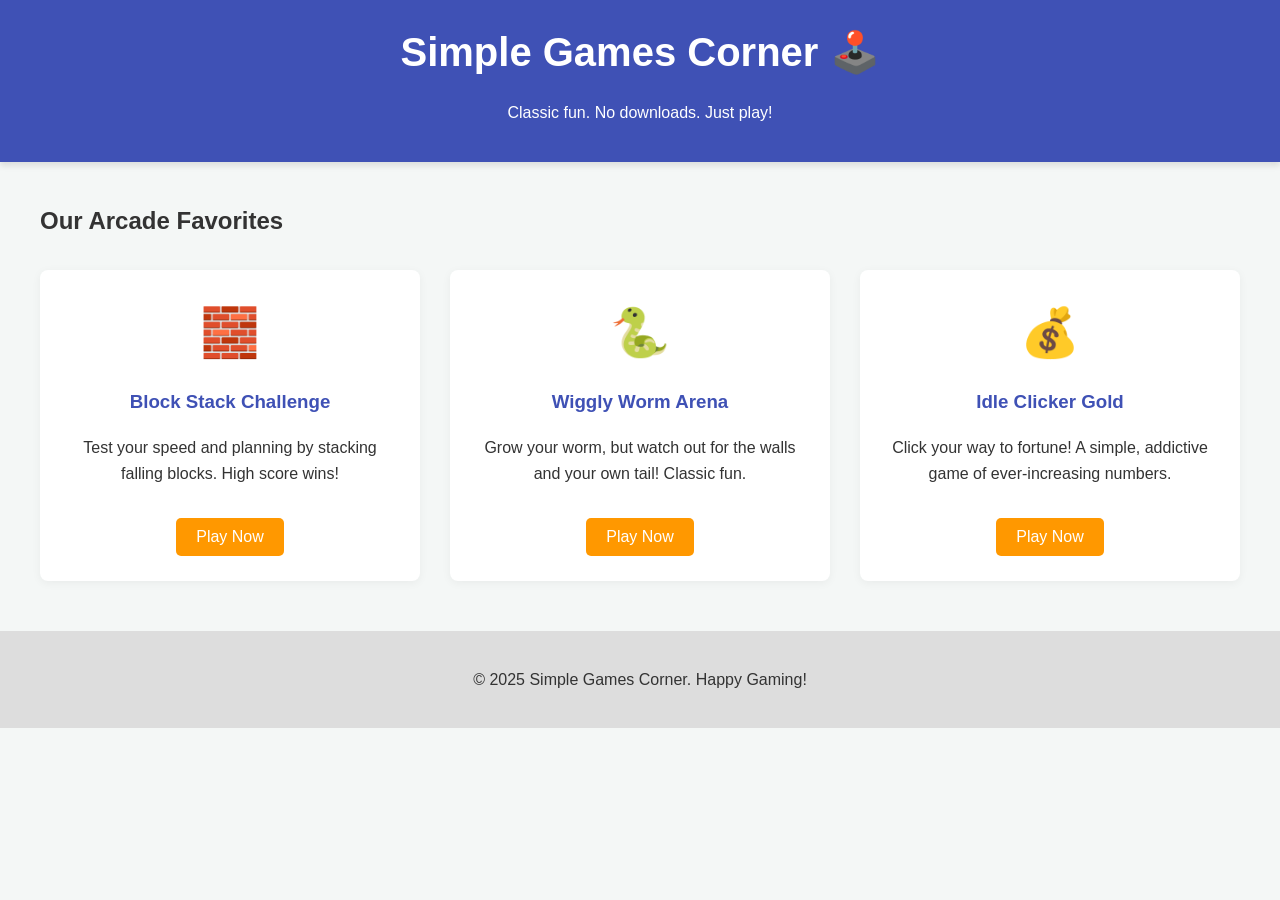
==== index.html @ 825500af "Add files via upload" ====
<!DOCTYPE html>
<html lang="en">
<head>
    <meta charset="UTF-8">
    <meta name="viewport" content="width=device-width, initial-scale=1.0">
    <title>Simple Games Corner 🕹️</title>
    <style>
        /* --- CSS STYLES --- */
        :root {
            --primary-color: #3f51b5; /* Indigo */
            --secondary-color: #ff9800; /* Orange Accent */
            --text-color: #333;
            --bg-color: #f4f7f6;
            --card-bg: #ffffff;
        }

        body {
            font-family: 'Segoe UI', Tahoma, Geneva, Verdana, sans-serif;
            margin: 0;
            padding: 0;
            background-color: var(--bg-color);
            color: var(--text-color);
            line-height: 1.6;
        }

        header {
            background-color: var(--primary-color);
            color: white;
            padding: 20px 0;
            text-align: center;
            box-shadow: 0 4px 6px rgba(0, 0, 0, 0.1);
        }

        header h1 {
            margin: 0;
            font-size: 2.5em;
        }

        .container {
            max-width: 1200px;
            margin: 40px auto;
            padding: 0 20px;
        }

        .game-grid {
            display: grid;
            grid-template-columns: repeat(auto-fit, minmax(300px, 1fr));
            gap: 30px;
            margin-top: 30px;
        }

        .game-card {
            background-color: var(--card-bg);
            border-radius: 8px;
            box-shadow: 0 2px 10px rgba(0, 0, 0, 0.05);
            padding: 25px;
            text-align: center;
            transition: transform 0.3s, box-shadow 0.3s;
        }

        .game-card:hover {
            transform: translateY(-5px);
            box-shadow: 0 8px 20px rgba(0, 0, 0, 0.1);
        }

        .game-card h3 {
            color: var(--primary-color);
            margin-top: 0;
        }

        .game-card .icon {
            font-size: 3em;
            color: var(--secondary-color);
            margin-bottom: 15px;
            display: block;
        }

        .game-card button {
            background-color: var(--secondary-color);
            color: white;
            border: none;
            padding: 10px 20px;
            border-radius: 5px;
            cursor: pointer;
            font-size: 1em;
            margin-top: 15px;
            transition: background-color 0.2s;
        }

        .game-card button:hover {
            background-color: #e68900; /* Darker Orange */
        }

        footer {
            text-align: center;
            padding: 20px 0;
            margin-top: 50px;
            background-color: #ddd;
            color: var(--text-color);
        }
    </style>
</head>
<body>

    <header>
        <h1>Simple Games Corner 🕹️</h1>
        <p>Classic fun. No downloads. Just play!</p>
    </header>

    <div class="container">
        <h2>Our Arcade Favorites</h2>
        
        <div class="game-grid">
            
            <div class="game-card" id="game-1">
                <span class="icon">🧱</span>
                <h3>Block Stack Challenge</h3>
                <p>Test your speed and planning by stacking falling blocks. High score wins!</p>
                <button onclick="startGame('Block Stack Challenge')">Play Now</button>
            </div>

            <div class="game-card" id="game-2">
                <span class="icon">🐍</span>
                <h3>Wiggly Worm Arena</h3>
                <p>Grow your worm, but watch out for the walls and your own tail! Classic fun.</p>
                <button onclick="startGame('Wiggly Worm Arena')">Play Now</button>
            </div>

            <div class="game-card" id="game-3">
                <span class="icon">💰</span>
                <h3>Idle Clicker Gold</h3>
                <p>Click your way to fortune! A simple, addictive game of ever-increasing numbers.</p>
                <button onclick="startGame('Idle Clicker Gold')">Play Now</button>
            </div>

        </div>
    </div>

    <footer>
        <p>&copy; 2025 Simple Games Corner. Happy Gaming!</p>
    </footer>

    <script>
        function startGame(gameName) {
            // In a real scenario, this would navigate to the game page 
            // or launch the game canvas/iframe.
            alert("Starting " + gameName + "!\n(In a real site, the game would load here.)");
        }
    </script>

</body>
</html>
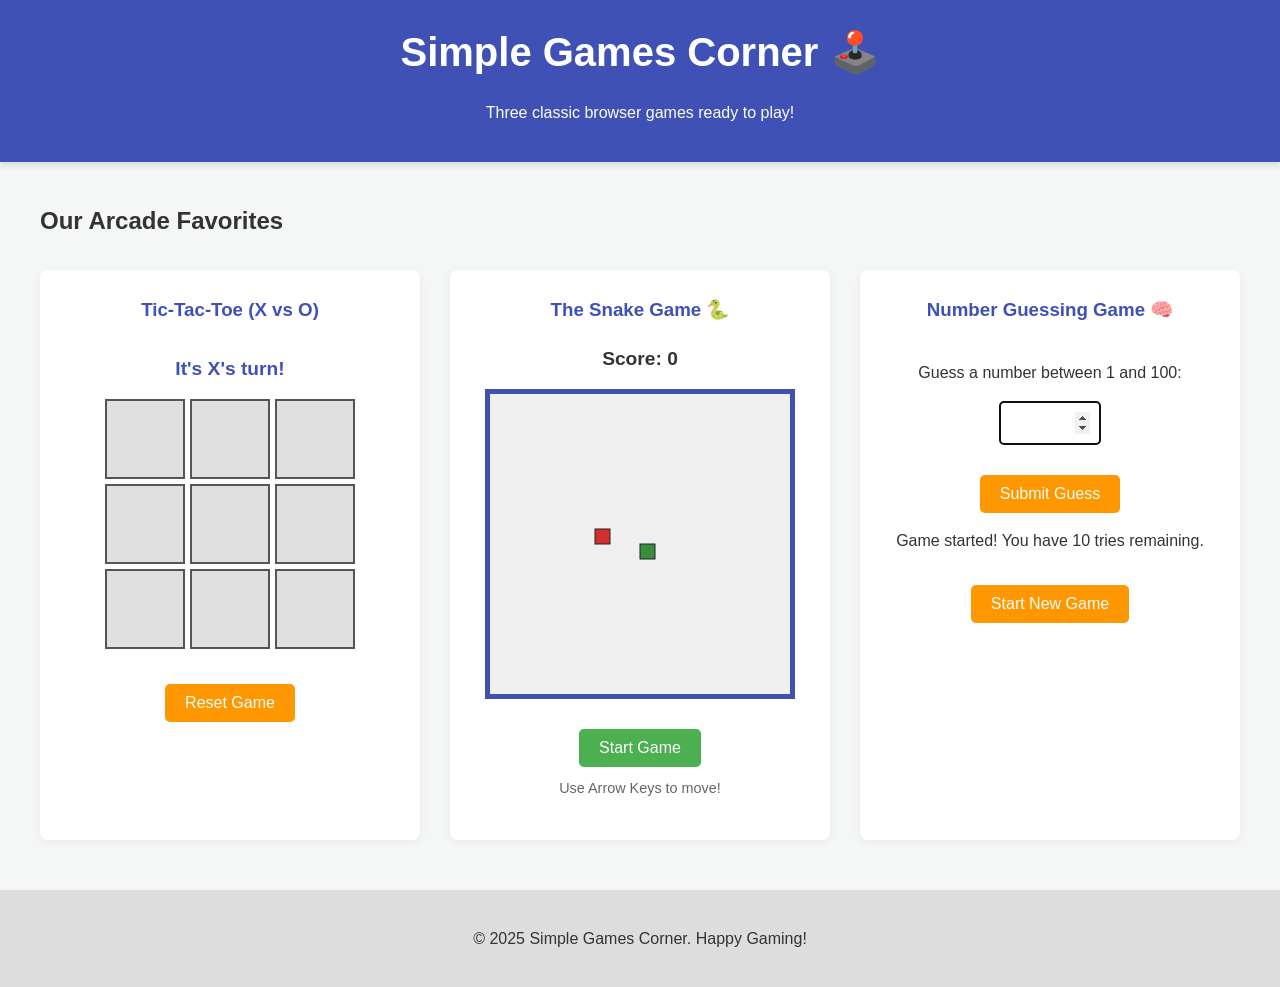
==== commit a772cf16: "Update index.html" ====
--- a/index.html
+++ b/index.html
@@ -5,13 +5,14 @@
     <meta name="viewport" content="width=device-width, initial-scale=1.0">
     <title>Simple Games Corner 🕹️</title>
     <style>
-        /* --- CSS STYLES --- */
+        /* --- GENERAL CSS STYLES --- */
         :root {
             --primary-color: #3f51b5; /* Indigo */
             --secondary-color: #ff9800; /* Orange Accent */
             --text-color: #333;
             --bg-color: #f4f7f6;
             --card-bg: #ffffff;
+            --game-cell-bg: #e0e0e0;
         }
 
         body {
@@ -54,7 +55,6 @@
             border-radius: 8px;
             box-shadow: 0 2px 10px rgba(0, 0, 0, 0.05);
             padding: 25px;
-            text-align: center;
             transition: transform 0.3s, box-shadow 0.3s;
         }
 
@@ -66,15 +66,10 @@
         .game-card h3 {
             color: var(--primary-color);
             margin-top: 0;
-        }
-
-        .game-card .icon {
-            font-size: 3em;
-            color: var(--secondary-color);
-            margin-bottom: 15px;
-            display: block;
-        }
-
+            text-align: center;
+        }
+
+        /* --- BUTTON STYLES (General) --- */
         .game-card button {
             background-color: var(--secondary-color);
             color: white;
@@ -86,9 +81,94 @@
             margin-top: 15px;
             transition: background-color 0.2s;
         }
-
         .game-card button:hover {
-            background-color: #e68900; /* Darker Orange */
+            background-color: #e68900;
+        }
+
+        /* --- TIC-TAC-TOE STYLES --- */
+        .tictactoe-container {
+            display: flex;
+            flex-direction: column;
+            align-items: center;
+            padding: 10px;
+        }
+        #tictactoe-status {
+            font-size: 1.2em;
+            font-weight: bold;
+            margin-bottom: 15px;
+            color: var(--primary-color);
+        }
+        .board {
+            display: grid;
+            grid-template-columns: repeat(3, 80px);
+            grid-template-rows: repeat(3, 80px);
+            gap: 5px;
+            margin-bottom: 20px;
+        }
+        .cell {
+            background-color: var(--game-cell-bg);
+            border: 2px solid #555;
+            display: flex;
+            justify-content: center;
+            align-items: center;
+            font-size: 2.5em; 
+            font-weight: bold;
+            cursor: pointer;
+            transition: background-color 0.2s;
+            user-select: none;
+        }
+        .cell:hover:not(.x):not(.o) { background-color: #cccccc; }
+        .cell.x { color: #d32f2f; } 
+        .cell.o { color: #1976d2; } 
+        #tictactoe-reset-btn { align-self: center; }
+
+        /* --- SNAKE GAME STYLES --- */
+        .snake-container {
+            display: flex;
+            flex-direction: column;
+            align-items: center;
+        }
+        #snake-board {
+            border: 5px solid var(--primary-color);
+            background-color: #f0f0f0;
+            margin: 15px 0;
+        }
+        #snake-display {
+            font-size: 1.2em;
+            font-weight: bold;
+            color: var(--text-color);
+        }
+        .instruction {
+            font-size: 0.9em;
+            color: #666;
+            margin-top: 10px;
+        }
+        #snake-start-btn {
+            background-color: #4CAF50; /* Green Start Button */
+        }
+        #snake-start-btn:hover {
+            background-color: #45a049;
+        }
+        
+        /* --- NUMBER GUESSING STYLES --- */
+        .guess-container {
+            display: flex;
+            flex-direction: column;
+            align-items: center;
+        }
+        #guess-input {
+            padding: 10px;
+            margin-bottom: 15px;
+            width: 80px;
+            text-align: center;
+            font-size: 1.2em;
+            border: 1px solid #ccc;
+            border-radius: 4px;
+        }
+        #guess-message {
+            margin-top: 15px;
+            font-size: 1em;
+            min-height: 20px;
         }
 
         footer {
@@ -104,7 +184,7 @@
 
     <header>
         <h1>Simple Games Corner 🕹️</h1>
-        <p>Classic fun. No downloads. Just play!</p>
+        <p>Three classic browser games ready to play!</p>
     </header>
 
     <div class="container">
@@ -112,25 +192,35 @@
         
         <div class="game-grid">
             
-            <div class="game-card" id="game-1">
-                <span class="icon">🧱</span>
-                <h3>Block Stack Challenge</h3>
-                <p>Test your speed and planning by stacking falling blocks. High score wins!</p>
-                <button onclick="startGame('Block Stack Challenge')">Play Now</button>
+            <div class="game-card">
+                <h3>Tic-Tac-Toe (X vs O)</h3>
+                <div class="tictactoe-container">
+                    <div id="tictactoe-status">It's X's turn!</div>
+                    <div class="board" id="tictactoe-board">
+                        </div>
+                    <button id="tictactoe-reset-btn">Reset Game</button>
+                </div>
             </div>
 
-            <div class="game-card" id="game-2">
-                <span class="icon">🐍</span>
-                <h3>Wiggly Worm Arena</h3>
-                <p>Grow your worm, but watch out for the walls and your own tail! Classic fun.</p>
-                <button onclick="startGame('Wiggly Worm Arena')">Play Now</button>
+            <div class="game-card">
+                <h3>The Snake Game 🐍</h3>
+                <div class="snake-container">
+                    <div id="snake-display">Score: 0</div>
+                    <canvas id="snake-board" width="300" height="300"></canvas>
+                    <button id="snake-start-btn">Start Game</button>
+                    <p class="instruction">Use Arrow Keys to move!</p>
+                </div>
             </div>
 
-            <div class="game-card" id="game-3">
-                <span class="icon">💰</span>
-                <h3>Idle Clicker Gold</h3>
-                <p>Click your way to fortune! A simple, addictive game of ever-increasing numbers.</p>
-                <button onclick="startGame('Idle Clicker Gold')">Play Now</button>
+            <div class="game-card">
+                <h3>Number Guessing Game 🧠</h3>
+                <div class="guess-container">
+                    <p>Guess a number between 1 and 100:</p>
+                    <input type="number" id="guess-input" min="1" max="100">
+                    <button onclick="checkGuess()">Submit Guess</button>
+                    <p id="guess-message">You have 10 tries remaining.</p>
+                    <button id="guess-reset-btn" onclick="initGuessingGame()">Start New Game</button>
+                </div>
             </div>
 
         </div>
@@ -141,12 +231,318 @@
     </footer>
 
     <script>
-        function startGame(gameName) {
-            // In a real scenario, this would navigate to the game page 
-            // or launch the game canvas/iframe.
-            alert("Starting " + gameName + "!\n(In a real site, the game would load here.)");
-        }
+        // =======================================================
+        // 1. TIC-TAC-TOE LOGIC
+        // =======================================================
+        const tttStatus = document.getElementById('tictactoe-status');
+        const tttBoard = document.getElementById('tictactoe-board');
+        const tttResetBtn = document.getElementById('tictactoe-reset-btn');
+
+        let tttPlayer = 'X';
+        let tttState = Array(9).fill('');
+        let tttActive = true;
+
+        const tttConditions = [
+            [0, 1, 2], [3, 4, 5], [6, 7, 8],
+            [0, 3, 6], [1, 4, 7], [2, 5, 8],
+            [0, 4, 8], [2, 4, 6]
+        ];
+
+        const tttMsgTurn = () => `It's ${tttPlayer}'s turn!`;
+        const tttMsgWin = () => `Player ${tttPlayer} has won! 🎉`;
+        const tttMsgDraw = () => `Game ended in a draw! 🤷‍♂️`;
+
+        function tttUpdateStatus(message) { tttStatus.innerHTML = message; }
+
+        function tttRenderBoard() {
+            tttBoard.innerHTML = '';
+            for (let i = 0; i < 9; i++) {
+                const cell = document.createElement('div');
+                cell.classList.add('cell');
+                cell.dataset.index = i;
+                if (tttState[i]) {
+                    cell.innerHTML = tttState[i];
+                    cell.classList.add(tttState[i].toLowerCase());
+                }
+                cell.addEventListener('click', tttHandleClick);
+                tttBoard.appendChild(cell);
+            }
+        }
+
+        function tttHandleClick(e) {
+            const cell = e.target;
+            const index = parseInt(cell.dataset.index);
+
+            if (tttState[index] !== '' || !tttActive) return;
+
+            tttState[index] = tttPlayer;
+            cell.innerHTML = tttPlayer;
+            cell.classList.add(tttPlayer.toLowerCase());
+            
+            tttValidateResult();
+        }
+
+        function tttChangePlayer() {
+            tttPlayer = tttPlayer === 'X' ? 'O' : 'X';
+            tttUpdateStatus(tttMsgTurn());
+        }
+
+        function tttValidateResult() {
+            let won = false;
+            for (let i = 0; i < tttConditions.length; i++) {
+                const [a, b, c] = tttConditions[i];
+                if (tttState[a] && tttState[a] === tttState[b] && tttState[a] === tttState[c]) {
+                    won = true;
+                    [a, b, c].forEach(idx => tttBoard.children[idx].style.backgroundColor = '#b9f6ca');
+                    break;
+                }
+            }
+
+            if (won) {
+                tttUpdateStatus(tttMsgWin());
+                tttActive = false;
+            } else if (!tttState.includes('')) {
+                tttUpdateStatus(tttMsgDraw());
+                tttActive = false;
+            } else {
+                tttChangePlayer();
+            }
+        }
+
+        function tttRestartGame() {
+            tttActive = true;
+            tttPlayer = 'X';
+            tttState = Array(9).fill('');
+            tttRenderBoard();
+            tttUpdateStatus(tttMsgTurn());
+        }
+
+        tttResetBtn.addEventListener('click', tttRestartGame);
+        tttRenderBoard();
+        // End of Tic-Tac-Toe Logic
+        // =======================================================
+
+
+        // =======================================================
+        // 2. SNAKE GAME LOGIC
+        // =======================================================
+        const canvas = document.getElementById('snake-board');
+        const ctx = canvas.getContext('2d');
+        const startButton = document.getElementById('snake-start-btn');
+        const scoreDisplay = document.getElementById('snake-display');
+
+        // Game parameters
+        const gridSize = 20; // Number of cells wide/high
+        const cellSize = canvas.width / gridSize;
+        const speed = 150; // Milliseconds per move
+        let snake;
+        let food;
+        let dx = 0; // Direction x-coordinate
+        let dy = 0; // Direction y-coordinate
+        let score = 0;
+        let gameLoopId;
+
+        // Colors
+        const snakeColor = '#388e3c'; // Dark Green
+        const foodColor = '#d32f2f'; // Red
+
+        function generateFood() {
+            food = {
+                x: Math.floor(Math.random() * gridSize),
+                y: Math.floor(Math.random() * gridSize)
+            };
+            // Ensure food does not spawn on the snake
+            for (let segment of snake) {
+                if (segment.x === food.x && segment.y === food.y) {
+                    generateFood(); // Recurse until safe spot found
+                }
+            }
+        }
+
+        function drawElement(x, y, color) {
+            ctx.fillStyle = color;
+            ctx.fillRect(x * cellSize, y * cellSize, cellSize, cellSize);
+            // Optional: Draw a border for clarity
+            ctx.strokeStyle = '#222';
+            ctx.strokeRect(x * cellSize, y * cellSize, cellSize, cellSize);
+        }
+
+        function drawGame() {
+            // Clear the canvas
+            ctx.clearRect(0, 0, canvas.width, canvas.height);
+
+            // Draw food
+            drawElement(food.x, food.y, foodColor);
+
+            // Draw snake
+            snake.forEach(segment => drawElement(segment.x, segment.y, snakeColor));
+        }
+
+        function moveSnake() {
+            if (dx === 0 && dy === 0) return; // Don't move if game hasn't started
+
+            // Create new head position
+            const head = { x: snake[0].x + dx, y: snake[0].y + dy };
+
+            // Check for game over (wall collision)
+            if (head.x < 0 || head.x >= gridSize || head.y < 0 || head.y >= gridSize) {
+                gameOver();
+                return;
+            }
+
+            // Check for game over (self collision)
+            for (let i = 1; i < snake.length; i++) {
+                if (head.x === snake[i].x && head.y === snake[i].y) {
+                    gameOver();
+                    return;
+                }
+            }
+
+            // Add new head
+            snake.unshift(head);
+
+            // Check if food was eaten
+            if (head.x === food.x && head.y === food.y) {
+                score++;
+                scoreDisplay.textContent = `Score: ${score}`;
+                generateFood(); // Keep the head, just generate new food
+            } else {
+                snake.pop(); // Remove the tail if no food was eaten
+            }
+
+            drawGame();
+        }
+
+        function changeDirection(event) {
+            // Prevent scrolling with arrow keys
+            if (['ArrowUp', 'ArrowDown', 'ArrowLeft', 'ArrowRight'].includes(event.key)) {
+                event.preventDefault();
+            }
+            
+            const keyPressed = event.key;
+            const goingUp = dy === -1;
+            const goingDown = dy === 1;
+            const goingLeft = dx === -1;
+            const goingRight = dx === 1;
+
+            // Only allow direction change if it's not the reverse of current direction
+            if (keyPressed === 'ArrowLeft' && !goingRight) { dx = -1; dy = 0; }
+            else if (keyPressed === 'ArrowUp' && !goingDown) { dx = 0; dy = -1; }
+            else if (keyPressed === 'ArrowRight' && !goingLeft) { dx = 1; dy = 0; }
+            else if (keyPressed === 'ArrowDown' && !goingUp) { dx = 0; dy = 1; }
+        }
+
+        function gameOver() {
+            clearInterval(gameLoopId);
+            ctx.fillStyle = 'rgba(0, 0, 0, 0.7)';
+            ctx.fillRect(0, 0, canvas.width, canvas.height);
+            ctx.fillStyle = 'white';
+            ctx.font = '30px Arial';
+            ctx.textAlign = 'center';
+            ctx.fillText('Game Over!', canvas.width / 2, canvas.height / 2 - 20);
+            ctx.font = '20px Arial';
+            ctx.fillText(`Final Score: ${score}`, canvas.width / 2, canvas.height / 2 + 15);
+            
+            startButton.textContent = 'Play Again';
+            startButton.disabled = false;
+            document.removeEventListener('keydown', changeDirection);
+        }
+
+        function initSnakeGame() {
+            // Reset game state
+            clearInterval(gameLoopId);
+            snake = [
+                { x: 10, y: 10 },
+                { x: 9, y: 10 },
+                { x: 8, y: 10 }
+            ];
+            dx = 1; // Start moving right
+            dy = 0;
+            score = 0;
+            scoreDisplay.textContent = 'Score: 0';
+
+            generateFood();
+            drawGame();
+            
+            startButton.textContent = 'Playing...';
+            startButton.disabled = true;
+
+            // Start the game loop
+            gameLoopId = setInterval(moveSnake, speed);
+            document.addEventListener('keydown', changeDirection);
+        }
+
+        startButton.addEventListener('click', initSnakeGame);
+
+        // Optional: Draw initial snake on load
+        (function initialDraw() {
+             snake = [{ x: 10, y: 10 }];
+             generateFood();
+             drawGame();
+             startButton.textContent = 'Start Game';
+        })();
+        // End of Snake Game Logic
+        // =======================================================
+
+
+        // =======================================================
+        // 3. NUMBER GUESSING GAME LOGIC
+        // =======================================================
+        const guessInput = document.getElementById('guess-input');
+        const guessMessage = document.getElementById('guess-message');
+        
+        let targetNumber;
+        let guessesLeft;
+        const MAX_TRIES = 10;
+
+        window.initGuessingGame = function() {
+            targetNumber = Math.floor(Math.random() * 100) + 1;
+            guessesLeft = MAX_TRIES;
+            guessMessage.innerHTML = `Game started! You have ${guessesLeft} tries remaining.`;
+            guessInput.value = '';
+            guessInput.disabled = false;
+            guessInput.focus();
+            guessMessage.style.color = '';
+        }
+
+        window.checkGuess = function() {
+            if (guessesLeft <= 0) return;
+
+            const userGuess = parseInt(guessInput.value);
+
+            if (isNaN(userGuess) || userGuess < 1 || userGuess > 100) {
+                guessMessage.innerHTML = "Please enter a valid number between 1 and 100.";
+                guessMessage.style.color = 'red';
+                return;
+            }
+
+            guessesLeft--;
+
+            if (userGuess === targetNumber) {
+                guessMessage.innerHTML = `🎉 Correct! You guessed it in ${MAX_TRIES - guessesLeft} tries!`;
+                guessMessage.style.color = 'green';
+                guessInput.disabled = true;
+            } else if (guessesLeft === 0) {
+                guessMessage.innerHTML = `Game Over! The number was ${targetNumber}. Try again.`;
+                guessMessage.style.color = 'red';
+                guessInput.disabled = true;
+            } else if (userGuess < targetNumber) {
+                guessMessage.innerHTML = `Too Low! Try a higher number. (${guessesLeft} tries left)`;
+                guessMessage.style.color = 'darkorange';
+            } else if (userGuess > targetNumber) {
+                guessMessage.innerHTML = `Too High! Try a lower number. (${guessesLeft} tries left)`;
+                guessMessage.style.color = 'darkorange';
+            }
+            
+            guessInput.value = '';
+        }
+
+        // Start the guessing game when the page loads
+        initGuessingGame();
+        // End of Number Guessing Logic
+        // =======================================================
+
     </script>
 
 </body>
-</html>+</html>
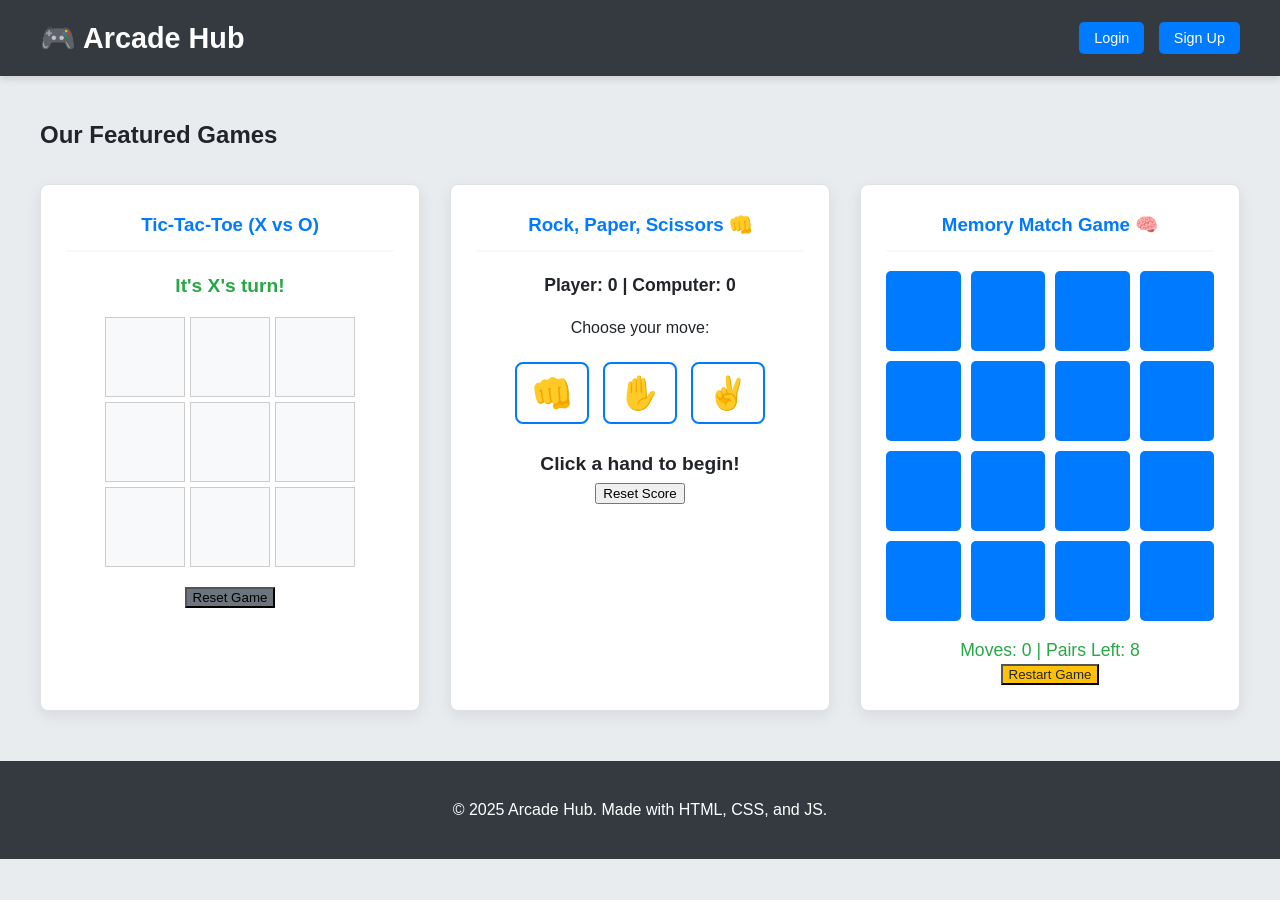
==== commit 0a7cf994: "Update index.html" ====
--- a/index.html
+++ b/index.html
@@ -3,20 +3,20 @@
 <head>
     <meta charset="UTF-8">
     <meta name="viewport" content="width=device-width, initial-scale=1.0">
-    <title>Simple Games Corner 🕹️</title>
+    <title>Arcade Hub 🕹️</title>
     <style>
         /* --- GENERAL CSS STYLES --- */
         :root {
-            --primary-color: #3f51b5; /* Indigo */
-            --secondary-color: #ff9800; /* Orange Accent */
-            --text-color: #333;
-            --bg-color: #f4f7f6;
+            --primary-color: #007bff; /* Bright Blue */
+            --secondary-color: #28a745; /* Green Accent */
+            --text-color: #212529;
+            --bg-color: #e9ecef;
             --card-bg: #ffffff;
-            --game-cell-bg: #e0e0e0;
+            --header-bg: #343a40;
         }
 
         body {
-            font-family: 'Segoe UI', Tahoma, Geneva, Verdana, sans-serif;
+            font-family: -apple-system, BlinkMacSystemFont, "Segoe UI", Roboto, "Helvetica Neue", Arial, sans-serif;
             margin: 0;
             padding: 0;
             background-color: var(--bg-color);
@@ -24,19 +24,38 @@
             line-height: 1.6;
         }
 
+        /* --- HEADER & NAV BAR --- */
         header {
+            background-color: var(--header-bg);
+            color: white;
+            padding: 15px 40px;
+            display: flex;
+            justify-content: space-between;
+            align-items: center;
+            box-shadow: 0 4px 6px rgba(0, 0, 0, 0.1);
+        }
+
+        header h1 {
+            margin: 0;
+            font-size: 1.8em;
+        }
+
+        .auth-buttons button {
             background-color: var(--primary-color);
             color: white;
-            padding: 20px 0;
-            text-align: center;
-            box-shadow: 0 4px 6px rgba(0, 0, 0, 0.1);
-        }
-
-        header h1 {
-            margin: 0;
-            font-size: 2.5em;
-        }
-
+            border: none;
+            padding: 8px 15px;
+            border-radius: 5px;
+            cursor: pointer;
+            font-size: 0.9em;
+            margin-left: 10px;
+            transition: background-color 0.2s;
+        }
+        .auth-buttons button:hover {
+            background-color: #0056b3;
+        }
+
+        /* --- MAIN LAYOUT --- */
         .container {
             max-width: 1200px;
             margin: 40px auto;
@@ -45,150 +64,95 @@
 
         .game-grid {
             display: grid;
-            grid-template-columns: repeat(auto-fit, minmax(300px, 1fr));
+            grid-template-columns: repeat(auto-fit, minmax(320px, 1fr));
             gap: 30px;
             margin-top: 30px;
         }
 
         .game-card {
             background-color: var(--card-bg);
+            border: 1px solid #dee2e6;
             border-radius: 8px;
-            box-shadow: 0 2px 10px rgba(0, 0, 0, 0.05);
+            box-shadow: 0 5px 15px rgba(0, 0, 0, 0.08);
             padding: 25px;
             transition: transform 0.3s, box-shadow 0.3s;
         }
 
         .game-card:hover {
-            transform: translateY(-5px);
-            box-shadow: 0 8px 20px rgba(0, 0, 0, 0.1);
+            transform: translateY(-3px);
+            box-shadow: 0 8px 20px rgba(0, 0, 0, 0.15);
         }
 
         .game-card h3 {
             color: var(--primary-color);
             margin-top: 0;
             text-align: center;
-        }
-
-        /* --- BUTTON STYLES (General) --- */
-        .game-card button {
-            background-color: var(--secondary-color);
-            color: white;
-            border: none;
-            padding: 10px 20px;
-            border-radius: 5px;
-            cursor: pointer;
-            font-size: 1em;
-            margin-top: 15px;
-            transition: background-color 0.2s;
-        }
-        .game-card button:hover {
-            background-color: #e68900;
+            padding-bottom: 10px;
+            border-bottom: 2px solid #f8f9fa;
         }
 
         /* --- TIC-TAC-TOE STYLES --- */
-        .tictactoe-container {
-            display: flex;
-            flex-direction: column;
-            align-items: center;
-            padding: 10px;
-        }
-        #tictactoe-status {
-            font-size: 1.2em;
-            font-weight: bold;
-            margin-bottom: 15px;
-            color: var(--primary-color);
-        }
-        .board {
-            display: grid;
-            grid-template-columns: repeat(3, 80px);
-            grid-template-rows: repeat(3, 80px);
-            gap: 5px;
-            margin-bottom: 20px;
-        }
-        .cell {
-            background-color: var(--game-cell-bg);
-            border: 2px solid #555;
-            display: flex;
-            justify-content: center;
-            align-items: center;
-            font-size: 2.5em; 
-            font-weight: bold;
-            cursor: pointer;
-            transition: background-color 0.2s;
-            user-select: none;
-        }
-        .cell:hover:not(.x):not(.o) { background-color: #cccccc; }
-        .cell.x { color: #d32f2f; } 
-        .cell.o { color: #1976d2; } 
-        #tictactoe-reset-btn { align-self: center; }
-
-        /* --- SNAKE GAME STYLES --- */
-        .snake-container {
-            display: flex;
-            flex-direction: column;
-            align-items: center;
-        }
-        #snake-board {
-            border: 5px solid var(--primary-color);
-            background-color: #f0f0f0;
-            margin: 15px 0;
-        }
-        #snake-display {
-            font-size: 1.2em;
-            font-weight: bold;
-            color: var(--text-color);
-        }
-        .instruction {
-            font-size: 0.9em;
-            color: #666;
-            margin-top: 10px;
-        }
-        #snake-start-btn {
-            background-color: #4CAF50; /* Green Start Button */
-        }
-        #snake-start-btn:hover {
-            background-color: #45a049;
-        }
-        
-        /* --- NUMBER GUESSING STYLES --- */
-        .guess-container {
-            display: flex;
-            flex-direction: column;
-            align-items: center;
-        }
-        #guess-input {
-            padding: 10px;
-            margin-bottom: 15px;
-            width: 80px;
-            text-align: center;
-            font-size: 1.2em;
-            border: 1px solid #ccc;
-            border-radius: 4px;
-        }
-        #guess-message {
-            margin-top: 15px;
-            font-size: 1em;
-            min-height: 20px;
-        }
+        .tictactoe-container { display: flex; flex-direction: column; align-items: center; }
+        #tictactoe-status { font-size: 1.2em; font-weight: bold; margin-bottom: 15px; color: var(--secondary-color); }
+        .board { display: grid; grid-template-columns: repeat(3, 80px); grid-template-rows: repeat(3, 80px); gap: 5px; margin-bottom: 20px; }
+        .cell { background-color: #f8f9fa; border: 1px solid #ccc; display: flex; justify-content: center; align-items: center; font-size: 2.5em; font-weight: bold; cursor: pointer; user-select: none; }
+        .cell:hover:not(.x):not(.o) { background-color: #e9ecef; }
+        .cell.x { color: #dc3545; } /* Red */
+        .cell.o { color: #007bff; } /* Blue */
+        #tictactoe-reset-btn { background-color: #6c757d; }
+        #tictactoe-reset-btn:hover { background-color: #5a6268; }
+
+        /* --- RPS STYLES --- */
+        .rps-container { text-align: center; }
+        .rps-score { font-size: 1.1em; margin: 15px 0; font-weight: bold; }
+        .rps-buttons button { background: none; border: 2px solid var(--primary-color); color: var(--primary-color); padding: 10px 15px; font-size: 2em; margin: 5px; border-radius: 8px; transition: all 0.2s; }
+        .rps-buttons button:hover { background-color: var(--primary-color); color: white; transform: scale(1.05); }
+        #rps-result { font-size: 1.2em; margin-top: 20px; min-height: 25px; font-weight: bold; }
+
+        /* --- MEMORY GAME STYLES --- */
+        .memory-container { display: flex; flex-direction: column; align-items: center; }
+        #memory-board { display: grid; grid-template-columns: repeat(4, 1fr); gap: 10px; width: 100%; max-width: 380px; }
+        .memory-card { background-color: var(--primary-color); height: 80px; display: flex; justify-content: center; align-items: center; font-size: 2em; color: var(--primary-color); border-radius: 5px; cursor: pointer; transition: transform 0.3s; }
+        .memory-card.flipped { background-color: var(--card-bg); color: var(--text-color); }
+        .memory-card.matched { background-color: var(--secondary-color); color: white; cursor: default; }
+        #memory-status { margin-top: 15px; font-size: 1.1em; color: var(--secondary-color); }
+        #memory-reset-btn { background-color: #ffc107; color: var(--text-color); }
+        #memory-reset-btn:hover { background-color: #e0a800; }
+
+        /* --- MODAL (Account Pop-up) STYLES --- */
+        .modal {
+            display: none; position: fixed; z-index: 1000; left: 0; top: 0; width: 100%; height: 100%; overflow: auto; background-color: rgba(0,0,0,0.4);
+        }
+        .modal-content {
+            background-color: #fefefe; margin: 10% auto; padding: 30px; border: 1px solid #888; width: 80%; max-width: 400px; border-radius: 8px; box-shadow: 0 5px 15px rgba(0,0,0,0.3);
+        }
+        .close-btn { color: #aaa; float: right; font-size: 28px; font-weight: bold; }
+        .close-btn:hover, .close-btn:focus { color: #000; text-decoration: none; cursor: pointer; }
+        .modal-content input { width: 100%; padding: 10px; margin: 8px 0 15px 0; display: inline-block; border: 1px solid #ccc; box-sizing: border-box; border-radius: 4px; }
+        .modal-content button { width: 100%; background-color: var(--primary-color); margin-top: 10px; }
+        .modal-content button:hover { background-color: #0056b3; }
 
         footer {
             text-align: center;
             padding: 20px 0;
             margin-top: 50px;
-            background-color: #ddd;
-            color: var(--text-color);
+            background-color: #343a40;
+            color: white;
         }
     </style>
 </head>
 <body>
 
     <header>
-        <h1>Simple Games Corner 🕹️</h1>
-        <p>Three classic browser games ready to play!</p>
+        <h1>🎮 Arcade Hub</h1>
+        <div class="auth-buttons">
+            <button onclick="openModal('login')">Login</button>
+            <button onclick="openModal('signup')">Sign Up</button>
+        </div>
     </header>
 
     <div class="container">
-        <h2>Our Arcade Favorites</h2>
+        <h2>Our Featured Games</h2>
         
         <div class="game-grid">
             
@@ -203,34 +167,95 @@
             </div>
 
             <div class="game-card">
-                <h3>The Snake Game 🐍</h3>
-                <div class="snake-container">
-                    <div id="snake-display">Score: 0</div>
-                    <canvas id="snake-board" width="300" height="300"></canvas>
-                    <button id="snake-start-btn">Start Game</button>
-                    <p class="instruction">Use Arrow Keys to move!</p>
+                <h3>Rock, Paper, Scissors 👊</h3>
+                <div class="rps-container">
+                    <div class="rps-score">
+                        Player: <span id="rps-player-score">0</span> | Computer: <span id="rps-comp-score">0</span>
+                    </div>
+                    <p>Choose your move:</p>
+                    <div class="rps-buttons">
+                        <button onclick="playRPS('rock')" title="Rock">👊</button>
+                        <button onclick="playRPS('paper')" title="Paper">✋</button>
+                        <button onclick="playRPS('scissors')" title="Scissors">✌️</button>
+                    </div>
+                    <div id="rps-result">Click a hand to begin!</div>
+                    <button id="rps-reset-btn" onclick="resetRPS()">Reset Score</button>
                 </div>
             </div>
 
             <div class="game-card">
-                <h3>Number Guessing Game 🧠</h3>
-                <div class="guess-container">
-                    <p>Guess a number between 1 and 100:</p>
-                    <input type="number" id="guess-input" min="1" max="100">
-                    <button onclick="checkGuess()">Submit Guess</button>
-                    <p id="guess-message">You have 10 tries remaining.</p>
-                    <button id="guess-reset-btn" onclick="initGuessingGame()">Start New Game</button>
+                <h3>Memory Match Game 🧠</h3>
+                <div class="memory-container">
+                    <div id="memory-board">
+                        </div>
+                    <div id="memory-status">Moves: 0 | Pairs Left: 8</div>
+                    <button id="memory-reset-btn" onclick="initMemoryGame()">Restart Game</button>
                 </div>
             </div>
 
         </div>
     </div>
 
+    <div id="accountModal" class="modal">
+        <div class="modal-content">
+            <span class="close-btn" onclick="closeModal()">&times;</span>
+            <h3 id="modal-title"></h3>
+            <p>This is where your account details would be stored to track your progress and high scores!</p>
+            <form onsubmit="handleAccount(event)">
+                <label for="username"><b>Username</b></label>
+                <input type="text" placeholder="Enter Username" name="username" required>
+
+                <label for="psw"><b>Password</b></label>
+                <input type="password" placeholder="Enter Password" name="psw" required>
+                
+                <button type="submit" id="modal-submit-btn"></button>
+            </form>
+            <small style="display: block; margin-top: 15px; text-align: center; color: #6c757d;">
+                *Note: This is a frontend demo. No data is stored.*
+            </small>
+        </div>
+    </div>
+
     <footer>
-        <p>&copy; 2025 Simple Games Corner. Happy Gaming!</p>
+        <p>&copy; 2025 Arcade Hub. Made with HTML, CSS, and JS.</p>
     </footer>
 
     <script>
+        // =======================================================
+        // 0. MODAL/ACCOUNT LOGIC
+        // =======================================================
+        const modal = document.getElementById('accountModal');
+        const modalTitle = document.getElementById('modal-title');
+        const modalSubmitBtn = document.getElementById('modal-submit-btn');
+
+        window.openModal = function(type) {
+            modal.style.display = 'block';
+            if (type === 'login') {
+                modalTitle.textContent = 'User Login';
+                modalSubmitBtn.textContent = 'Login';
+            } else {
+                modalTitle.textContent = 'Create Account';
+                modalSubmitBtn.textContent = 'Sign Up';
+            }
+        }
+
+        window.closeModal = function() {
+            modal.style.display = 'none';
+        }
+
+        window.onclick = function(event) {
+            if (event.target === modal) {
+                closeModal();
+            }
+        }
+
+        function handleAccount(event) {
+            event.preventDefault(); // Stop form from submitting
+            const formType = modalTitle.textContent.includes('Login') ? 'Login' : 'Sign Up';
+            alert(`Attempting ${formType}... (Success in demo!)\n\nIn a real app, this would contact the server.`);
+            closeModal();
+        }
+        
         // =======================================================
         // 1. TIC-TAC-TOE LOGIC
         // =======================================================
@@ -241,74 +266,54 @@
         let tttPlayer = 'X';
         let tttState = Array(9).fill('');
         let tttActive = true;
-
         const tttConditions = [
             [0, 1, 2], [3, 4, 5], [6, 7, 8],
             [0, 3, 6], [1, 4, 7], [2, 5, 8],
             [0, 4, 8], [2, 4, 6]
         ];
-
         const tttMsgTurn = () => `It's ${tttPlayer}'s turn!`;
         const tttMsgWin = () => `Player ${tttPlayer} has won! 🎉`;
         const tttMsgDraw = () => `Game ended in a draw! 🤷‍♂️`;
 
         function tttUpdateStatus(message) { tttStatus.innerHTML = message; }
-
         function tttRenderBoard() {
             tttBoard.innerHTML = '';
             for (let i = 0; i < 9; i++) {
                 const cell = document.createElement('div');
                 cell.classList.add('cell');
                 cell.dataset.index = i;
-                if (tttState[i]) {
-                    cell.innerHTML = tttState[i];
-                    cell.classList.add(tttState[i].toLowerCase());
-                }
+                if (tttState[i]) { cell.innerHTML = tttState[i]; cell.classList.add(tttState[i].toLowerCase()); }
                 cell.addEventListener('click', tttHandleClick);
                 tttBoard.appendChild(cell);
             }
         }
-
         function tttHandleClick(e) {
             const cell = e.target;
             const index = parseInt(cell.dataset.index);
-
             if (tttState[index] !== '' || !tttActive) return;
-
             tttState[index] = tttPlayer;
             cell.innerHTML = tttPlayer;
             cell.classList.add(tttPlayer.toLowerCase());
-            
             tttValidateResult();
         }
-
         function tttChangePlayer() {
             tttPlayer = tttPlayer === 'X' ? 'O' : 'X';
             tttUpdateStatus(tttMsgTurn());
         }
-
         function tttValidateResult() {
             let won = false;
             for (let i = 0; i < tttConditions.length; i++) {
                 const [a, b, c] = tttConditions[i];
                 if (tttState[a] && tttState[a] === tttState[b] && tttState[a] === tttState[c]) {
                     won = true;
-                    [a, b, c].forEach(idx => tttBoard.children[idx].style.backgroundColor = '#b9f6ca');
+                    [a, b, c].forEach(idx => tttBoard.children[idx].style.backgroundColor = '#d4edda');
                     break;
                 }
             }
-
-            if (won) {
-                tttUpdateStatus(tttMsgWin());
-                tttActive = false;
-            } else if (!tttState.includes('')) {
-                tttUpdateStatus(tttMsgDraw());
-                tttActive = false;
-            } else {
-                tttChangePlayer();
-            }
-        }
-
+            if (won) { tttUpdateStatus(tttMsgWin()); tttActive = false; } 
+            else if (!tttState.includes('')) { tttUpdateStatus(tttMsgDraw()); tttActive = false; } 
+            else { tttChangePlayer(); }
+        }
         function tttRestartGame() {
             tttActive = true;
             tttPlayer = 'X';
@@ -316,7 +321,6 @@
             tttRenderBoard();
             tttUpdateStatus(tttMsgTurn());
         }
-
         tttResetBtn.addEventListener('click', tttRestartGame);
         tttRenderBoard();
         // End of Tic-Tac-Toe Logic
@@ -324,224 +328,161 @@
 
 
         // =======================================================
-        // 2. SNAKE GAME LOGIC
-        // =======================================================
-        const canvas = document.getElementById('snake-board');
-        const ctx = canvas.getContext('2d');
-        const startButton = document.getElementById('snake-start-btn');
-        const scoreDisplay = document.getElementById('snake-display');
-
-        // Game parameters
-        const gridSize = 20; // Number of cells wide/high
-        const cellSize = canvas.width / gridSize;
-        const speed = 150; // Milliseconds per move
-        let snake;
-        let food;
-        let dx = 0; // Direction x-coordinate
-        let dy = 0; // Direction y-coordinate
-        let score = 0;
-        let gameLoopId;
-
-        // Colors
-        const snakeColor = '#388e3c'; // Dark Green
-        const foodColor = '#d32f2f'; // Red
-
-        function generateFood() {
-            food = {
-                x: Math.floor(Math.random() * gridSize),
-                y: Math.floor(Math.random() * gridSize)
-            };
-            // Ensure food does not spawn on the snake
-            for (let segment of snake) {
-                if (segment.x === food.x && segment.y === food.y) {
-                    generateFood(); // Recurse until safe spot found
-                }
-            }
-        }
-
-        function drawElement(x, y, color) {
-            ctx.fillStyle = color;
-            ctx.fillRect(x * cellSize, y * cellSize, cellSize, cellSize);
-            // Optional: Draw a border for clarity
-            ctx.strokeStyle = '#222';
-            ctx.strokeRect(x * cellSize, y * cellSize, cellSize, cellSize);
-        }
-
-        function drawGame() {
-            // Clear the canvas
-            ctx.clearRect(0, 0, canvas.width, canvas.height);
-
-            // Draw food
-            drawElement(food.x, food.y, foodColor);
-
-            // Draw snake
-            snake.forEach(segment => drawElement(segment.x, segment.y, snakeColor));
-        }
-
-        function moveSnake() {
-            if (dx === 0 && dy === 0) return; // Don't move if game hasn't started
-
-            // Create new head position
-            const head = { x: snake[0].x + dx, y: snake[0].y + dy };
-
-            // Check for game over (wall collision)
-            if (head.x < 0 || head.x >= gridSize || head.y < 0 || head.y >= gridSize) {
-                gameOver();
-                return;
-            }
-
-            // Check for game over (self collision)
-            for (let i = 1; i < snake.length; i++) {
-                if (head.x === snake[i].x && head.y === snake[i].y) {
-                    gameOver();
-                    return;
-                }
-            }
-
-            // Add new head
-            snake.unshift(head);
-
-            // Check if food was eaten
-            if (head.x === food.x && head.y === food.y) {
-                score++;
-                scoreDisplay.textContent = `Score: ${score}`;
-                generateFood(); // Keep the head, just generate new food
+        // 2. ROCK, PAPER, SCISSORS LOGIC (With Score Tracker)
+        // =======================================================
+        const rpsResult = document.getElementById('rps-result');
+        const rpsPlayerScore = document.getElementById('rps-player-score');
+        const rpsCompScore = document.getElementById('rps-comp-score');
+        const rpsChoices = ['rock', 'paper', 'scissors'];
+        let pScore = 0;
+        let cScore = 0;
+
+        function getComputerChoice() { return rpsChoices[Math.floor(Math.random() * 3)]; }
+        function getEmoji(choice) {
+            if (choice === 'rock') return '👊';
+            if (choice === 'paper') return '✋';
+            if (choice === 'scissors') return '✌️';
+            return '';
+        }
+
+        window.playRPS = function(playerChoice) {
+            const computerChoice = getComputerChoice();
+            const p = getEmoji(playerChoice);
+            const c = getEmoji(computerChoice);
+            let result = '';
+
+            if (playerChoice === computerChoice) {
+                result = `It's a tie! ${p} vs ${c}`;
+                rpsResult.style.color = 'var(--text-color)';
+            } else if (
+                (playerChoice === 'rock' && computerChoice === 'scissors') ||
+                (playerChoice === 'paper' && computerChoice === 'rock') ||
+                (playerChoice === 'scissors' && computerChoice === 'paper')
+            ) {
+                result = `You Win! ${p} beats ${c}`;
+                rpsResult.style.color = 'var(--secondary-color)';
+                pScore++;
             } else {
-                snake.pop(); // Remove the tail if no food was eaten
-            }
-
-            drawGame();
-        }
-
-        function changeDirection(event) {
-            // Prevent scrolling with arrow keys
-            if (['ArrowUp', 'ArrowDown', 'ArrowLeft', 'ArrowRight'].includes(event.key)) {
-                event.preventDefault();
-            }
-            
-            const keyPressed = event.key;
-            const goingUp = dy === -1;
-            const goingDown = dy === 1;
-            const goingLeft = dx === -1;
-            const goingRight = dx === 1;
-
-            // Only allow direction change if it's not the reverse of current direction
-            if (keyPressed === 'ArrowLeft' && !goingRight) { dx = -1; dy = 0; }
-            else if (keyPressed === 'ArrowUp' && !goingDown) { dx = 0; dy = -1; }
-            else if (keyPressed === 'ArrowRight' && !goingLeft) { dx = 1; dy = 0; }
-            else if (keyPressed === 'ArrowDown' && !goingUp) { dx = 0; dy = 1; }
-        }
-
-        function gameOver() {
-            clearInterval(gameLoopId);
-            ctx.fillStyle = 'rgba(0, 0, 0, 0.7)';
-            ctx.fillRect(0, 0, canvas.width, canvas.height);
-            ctx.fillStyle = 'white';
-            ctx.font = '30px Arial';
-            ctx.textAlign = 'center';
-            ctx.fillText('Game Over!', canvas.width / 2, canvas.height / 2 - 20);
-            ctx.font = '20px Arial';
-            ctx.fillText(`Final Score: ${score}`, canvas.width / 2, canvas.height / 2 + 15);
-            
-            startButton.textContent = 'Play Again';
-            startButton.disabled = false;
-            document.removeEventListener('keydown', changeDirection);
-        }
-
-        function initSnakeGame() {
-            // Reset game state
-            clearInterval(gameLoopId);
-            snake = [
-                { x: 10, y: 10 },
-                { x: 9, y: 10 },
-                { x: 8, y: 10 }
-            ];
-            dx = 1; // Start moving right
-            dy = 0;
-            score = 0;
-            scoreDisplay.textContent = 'Score: 0';
-
-            generateFood();
-            drawGame();
-            
-            startButton.textContent = 'Playing...';
-            startButton.disabled = true;
-
-            // Start the game loop
-            gameLoopId = setInterval(moveSnake, speed);
-            document.addEventListener('keydown', changeDirection);
-        }
-
-        startButton.addEventListener('click', initSnakeGame);
-
-        // Optional: Draw initial snake on load
-        (function initialDraw() {
-             snake = [{ x: 10, y: 10 }];
-             generateFood();
-             drawGame();
-             startButton.textContent = 'Start Game';
-        })();
-        // End of Snake Game Logic
-        // =======================================================
-
-
-        // =======================================================
-        // 3. NUMBER GUESSING GAME LOGIC
-        // =======================================================
-        const guessInput = document.getElementById('guess-input');
-        const guessMessage = document.getElementById('guess-message');
+                result = `You Lose! ${c} beats ${p}`;
+                rpsResult.style.color = '#dc3545';
+                cScore++;
+            }
+
+            rpsResult.innerHTML = result;
+            rpsPlayerScore.textContent = pScore;
+            rpsCompScore.textContent = cScore;
+        }
+
+        window.resetRPS = function() {
+            pScore = 0;
+            cScore = 0;
+            rpsPlayerScore.textContent = pScore;
+            rpsCompScore.textContent = cScore;
+            rpsResult.innerHTML = 'Score reset. Click a hand to begin!';
+            rpsResult.style.color = 'var(--text-color)';
+        }
+        // End of RPS Logic
+        // =======================================================
+
         
-        let targetNumber;
-        let guessesLeft;
-        const MAX_TRIES = 10;
-
-        window.initGuessingGame = function() {
-            targetNumber = Math.floor(Math.random() * 100) + 1;
-            guessesLeft = MAX_TRIES;
-            guessMessage.innerHTML = `Game started! You have ${guessesLeft} tries remaining.`;
-            guessInput.value = '';
-            guessInput.disabled = false;
-            guessInput.focus();
-            guessMessage.style.color = '';
-        }
-
-        window.checkGuess = function() {
-            if (guessesLeft <= 0) return;
-
-            const userGuess = parseInt(guessInput.value);
-
-            if (isNaN(userGuess) || userGuess < 1 || userGuess > 100) {
-                guessMessage.innerHTML = "Please enter a valid number between 1 and 100.";
-                guessMessage.style.color = 'red';
-                return;
-            }
-
-            guessesLeft--;
-
-            if (userGuess === targetNumber) {
-                guessMessage.innerHTML = `🎉 Correct! You guessed it in ${MAX_TRIES - guessesLeft} tries!`;
-                guessMessage.style.color = 'green';
-                guessInput.disabled = true;
-            } else if (guessesLeft === 0) {
-                guessMessage.innerHTML = `Game Over! The number was ${targetNumber}. Try again.`;
-                guessMessage.style.color = 'red';
-                guessInput.disabled = true;
-            } else if (userGuess < targetNumber) {
-                guessMessage.innerHTML = `Too Low! Try a higher number. (${guessesLeft} tries left)`;
-                guessMessage.style.color = 'darkorange';
-            } else if (userGuess > targetNumber) {
-                guessMessage.innerHTML = `Too High! Try a lower number. (${guessesLeft} tries left)`;
-                guessMessage.style.color = 'darkorange';
-            }
-            
-            guessInput.value = '';
-        }
-
-        // Start the guessing game when the page loads
-        initGuessingGame();
-        // End of Number Guessing Logic
-        // =======================================================
-
+        // =======================================================
+        // 3. MEMORY CARD GAME LOGIC
+        // =======================================================
+        const memoryBoard = document.getElementById('memory-board');
+        const memoryStatus = document.getElementById('memory-status');
+        const memoryIcons = ['🐶', '🐱', '🐭', '🐹', '🐰', '🦊', '🐻', '🐼'];
+        let cards = [];
+        let flippedCards = [];
+        let matchedPairs = 0;
+        let moves = 0;
+        let lockBoard = false;
+
+        function shuffle(array) {
+            for (let i = array.length - 1; i > 0; i--) {
+                const j = Math.floor(Math.random() * (i + 1));
+                [array[i], array[j]] = [array[j], array[i]];
+            }
+            return array;
+        }
+
+        function createBoard() {
+            cards = shuffle([...memoryIcons, ...memoryIcons]);
+            memoryBoard.innerHTML = '';
+            cards.forEach((icon, index) => {
+                const cardElement = document.createElement('div');
+                cardElement.classList.add('memory-card');
+                cardElement.dataset.icon = icon;
+                cardElement.dataset.index = index;
+                cardElement.innerHTML = '?'; // Initial hidden state
+                cardElement.addEventListener('click', flipCard);
+                memoryBoard.appendChild(cardElement);
+            });
+            updateMemoryStatus();
+        }
+
+        function flipCard(event) {
+            const card = event.target;
+            if (lockBoard || card.classList.contains('flipped') || card.classList.contains('matched')) return;
+
+            card.classList.add('flipped');
+            card.innerHTML = card.dataset.icon;
+            flippedCards.push(card);
+
+            if (flippedCards.length === 2) {
+                lockBoard = true;
+                moves++;
+                checkForMatch();
+            }
+        }
+
+        function checkForMatch() {
+            const [card1, card2] = flippedCards;
+            const isMatch = card1.dataset.icon === card2.dataset.icon;
+
+            if (isMatch) {
+                disableCards(card1, card2);
+            } else {
+                unflipCards(card1, card2);
+            }
+        }
+
+        function disableCards(card1, card2) {
+            card1.classList.add('matched');
+            card2.classList.add('matched');
+            matchedPairs++;
+            resetBoard();
+        }
+
+        function unflipCards(card1, card2) {
+            setTimeout(() => {
+                card1.classList.remove('flipped');
+                card2.classList.remove('flipped');
+                card1.innerHTML = '?';
+                card2.innerHTML = '?';
+                resetBoard();
+            }, 1000);
+        }
+
+        function resetBoard() {
+            [flippedCards, lockBoard] = [[], false];
+            updateMemoryStatus();
+            if (matchedPairs === memoryIcons.length) {
+                memoryStatus.innerHTML = `🏆 You won in ${moves} moves!`;
+            }
+        }
+
+        function updateMemoryStatus() {
+            memoryStatus.innerHTML = `Moves: ${moves} | Pairs Left: ${memoryIcons.length - matchedPairs}`;
+        }
+
+        window.initMemoryGame = function() {
+            [flippedCards, matchedPairs, moves, lockBoard] = [[], 0, 0, false];
+            createBoard();
+        }
+        
+        initMemoryGame(); // Initialize the memory game on load
+        // End of Memory Game Logic
+        // =======================================================
     </script>
 
 </body>
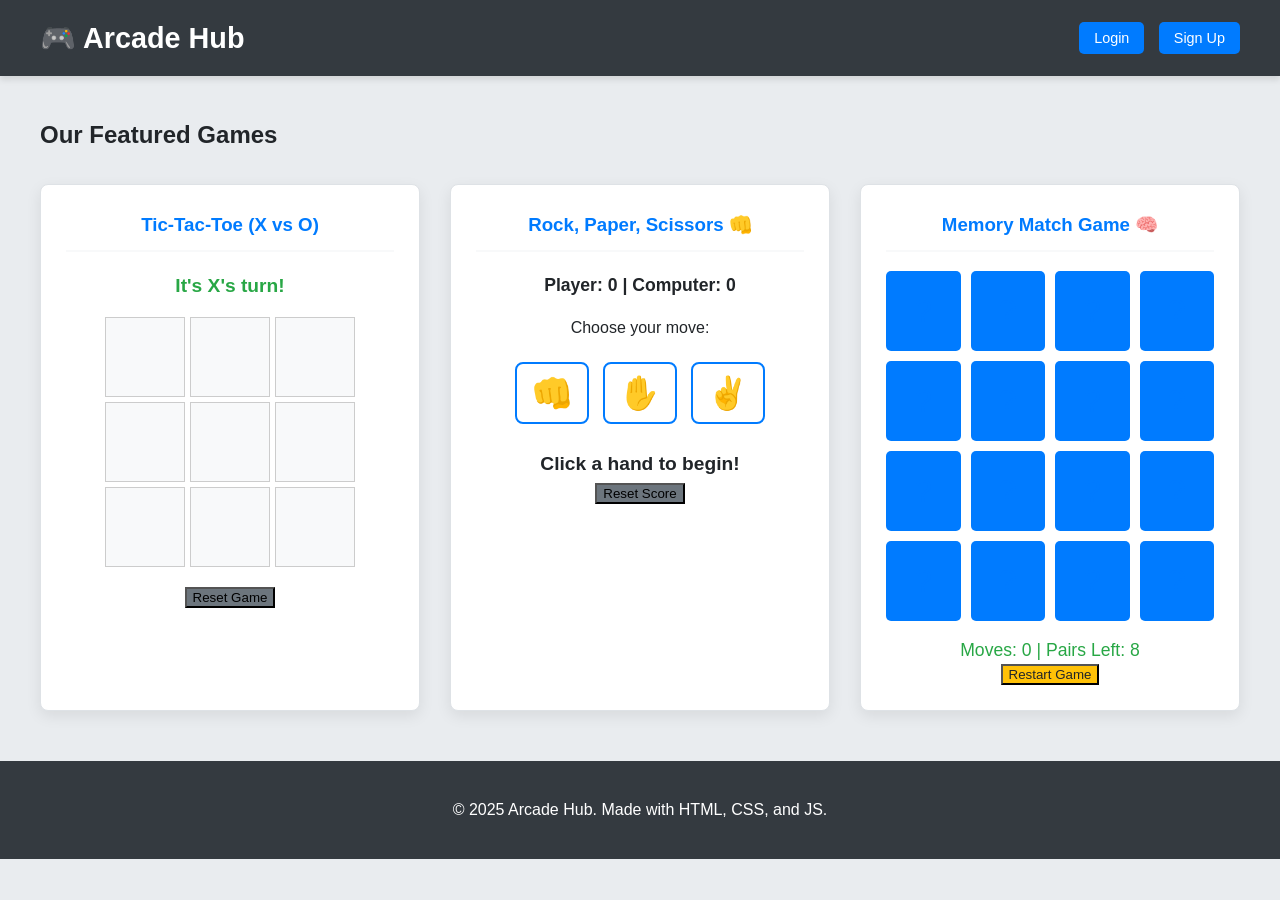
==== commit 557a2df1: "final index.html" ====
--- a/index.html
+++ b/index.html
@@ -108,6 +108,9 @@
         .rps-buttons button { background: none; border: 2px solid var(--primary-color); color: var(--primary-color); padding: 10px 15px; font-size: 2em; margin: 5px; border-radius: 8px; transition: all 0.2s; }
         .rps-buttons button:hover { background-color: var(--primary-color); color: white; transform: scale(1.05); }
         #rps-result { font-size: 1.2em; margin-top: 20px; min-height: 25px; font-weight: bold; }
+        #rps-reset-btn { background-color: #6c757d; }
+        #rps-reset-btn:hover { background-color: #5a6268; }
+
 
         /* --- MEMORY GAME STYLES --- */
         .memory-container { display: flex; flex-direction: column; align-items: center; }
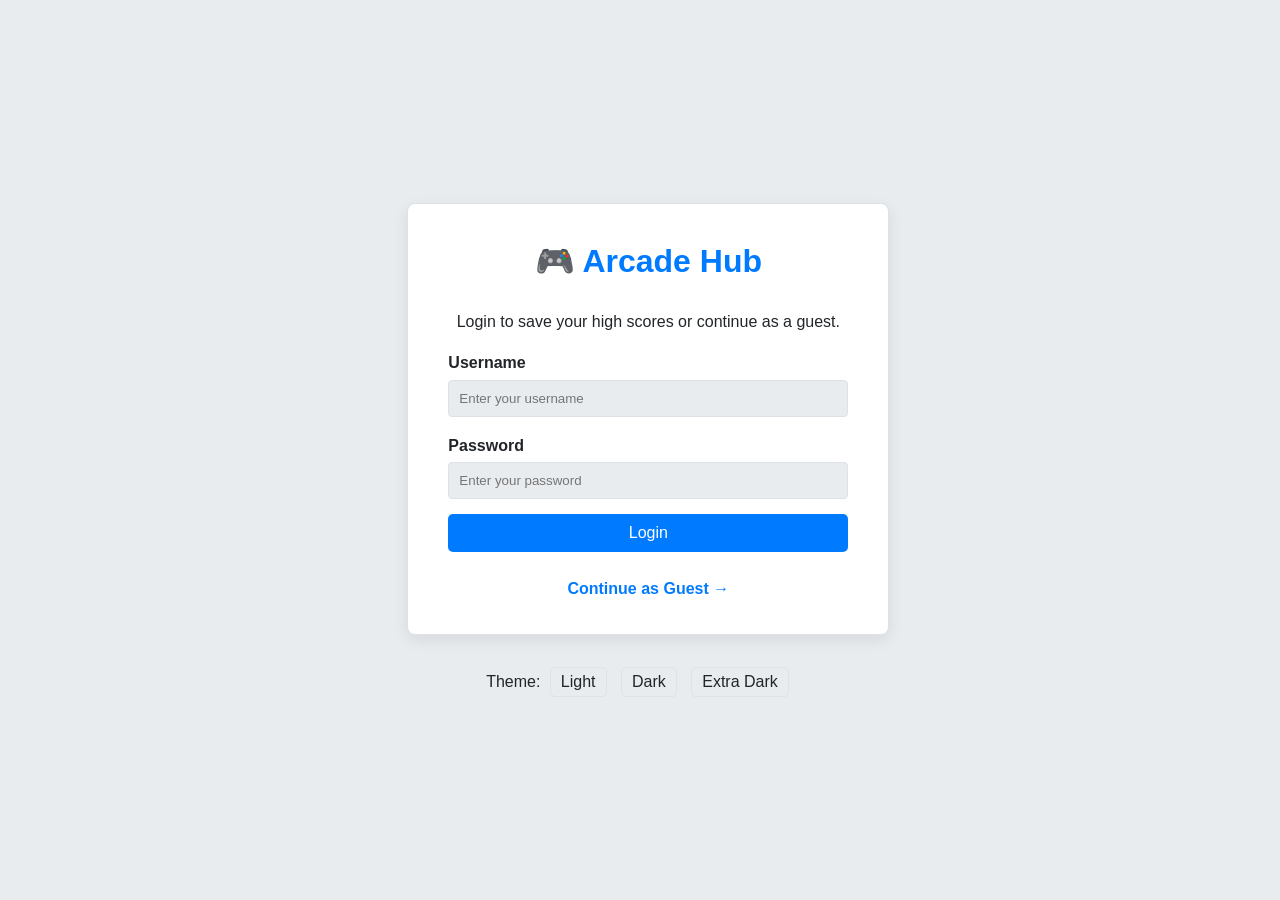
==== commit 9a7f0ec1: "Add files via upload Migrate to multi-page site with themes and new games" ====
--- a/index.html
+++ b/index.html
@@ -3,490 +3,54 @@
 <head>
     <meta charset="UTF-8">
     <meta name="viewport" content="width=device-width, initial-scale=1.0">
-    <title>Arcade Hub 🕹️</title>
-    <style>
-        /* --- GENERAL CSS STYLES --- */
-        :root {
-            --primary-color: #007bff; /* Bright Blue */
-            --secondary-color: #28a745; /* Green Accent */
-            --text-color: #212529;
-            --bg-color: #e9ecef;
-            --card-bg: #ffffff;
-            --header-bg: #343a40;
-        }
+    <title>Welcome to Arcade Hub 🕹️</title>
+    <link rel="stylesheet" href="style.css">
+</head>
+<body class="login-page-body">
 
-        body {
-            font-family: -apple-system, BlinkMacSystemFont, "Segoe UI", Roboto, "Helvetica Neue", Arial, sans-serif;
-            margin: 0;
-            padding: 0;
-            background-color: var(--bg-color);
-            color: var(--text-color);
-            line-height: 1.6;
-        }
-
-        /* --- HEADER & NAV BAR --- */
-        header {
-            background-color: var(--header-bg);
-            color: white;
-            padding: 15px 40px;
-            display: flex;
-            justify-content: space-between;
-            align-items: center;
-            box-shadow: 0 4px 6px rgba(0, 0, 0, 0.1);
-        }
-
-        header h1 {
-            margin: 0;
-            font-size: 1.8em;
-        }
-
-        .auth-buttons button {
-            background-color: var(--primary-color);
-            color: white;
-            border: none;
-            padding: 8px 15px;
-            border-radius: 5px;
-            cursor: pointer;
-            font-size: 0.9em;
-            margin-left: 10px;
-            transition: background-color 0.2s;
-        }
-        .auth-buttons button:hover {
-            background-color: #0056b3;
-        }
-
-        /* --- MAIN LAYOUT --- */
-        .container {
-            max-width: 1200px;
-            margin: 40px auto;
-            padding: 0 20px;
-        }
-
-        .game-grid {
-            display: grid;
-            grid-template-columns: repeat(auto-fit, minmax(320px, 1fr));
-            gap: 30px;
-            margin-top: 30px;
-        }
-
-        .game-card {
-            background-color: var(--card-bg);
-            border: 1px solid #dee2e6;
-            border-radius: 8px;
-            box-shadow: 0 5px 15px rgba(0, 0, 0, 0.08);
-            padding: 25px;
-            transition: transform 0.3s, box-shadow 0.3s;
-        }
-
-        .game-card:hover {
-            transform: translateY(-3px);
-            box-shadow: 0 8px 20px rgba(0, 0, 0, 0.15);
-        }
-
-        .game-card h3 {
-            color: var(--primary-color);
-            margin-top: 0;
-            text-align: center;
-            padding-bottom: 10px;
-            border-bottom: 2px solid #f8f9fa;
-        }
-
-        /* --- TIC-TAC-TOE STYLES --- */
-        .tictactoe-container { display: flex; flex-direction: column; align-items: center; }
-        #tictactoe-status { font-size: 1.2em; font-weight: bold; margin-bottom: 15px; color: var(--secondary-color); }
-        .board { display: grid; grid-template-columns: repeat(3, 80px); grid-template-rows: repeat(3, 80px); gap: 5px; margin-bottom: 20px; }
-        .cell { background-color: #f8f9fa; border: 1px solid #ccc; display: flex; justify-content: center; align-items: center; font-size: 2.5em; font-weight: bold; cursor: pointer; user-select: none; }
-        .cell:hover:not(.x):not(.o) { background-color: #e9ecef; }
-        .cell.x { color: #dc3545; } /* Red */
-        .cell.o { color: #007bff; } /* Blue */
-        #tictactoe-reset-btn { background-color: #6c757d; }
-        #tictactoe-reset-btn:hover { background-color: #5a6268; }
-
-        /* --- RPS STYLES --- */
-        .rps-container { text-align: center; }
-        .rps-score { font-size: 1.1em; margin: 15px 0; font-weight: bold; }
-        .rps-buttons button { background: none; border: 2px solid var(--primary-color); color: var(--primary-color); padding: 10px 15px; font-size: 2em; margin: 5px; border-radius: 8px; transition: all 0.2s; }
-        .rps-buttons button:hover { background-color: var(--primary-color); color: white; transform: scale(1.05); }
-        #rps-result { font-size: 1.2em; margin-top: 20px; min-height: 25px; font-weight: bold; }
-        #rps-reset-btn { background-color: #6c757d; }
-        #rps-reset-btn:hover { background-color: #5a6268; }
-
-
-        /* --- MEMORY GAME STYLES --- */
-        .memory-container { display: flex; flex-direction: column; align-items: center; }
-        #memory-board { display: grid; grid-template-columns: repeat(4, 1fr); gap: 10px; width: 100%; max-width: 380px; }
-        .memory-card { background-color: var(--primary-color); height: 80px; display: flex; justify-content: center; align-items: center; font-size: 2em; color: var(--primary-color); border-radius: 5px; cursor: pointer; transition: transform 0.3s; }
-        .memory-card.flipped { background-color: var(--card-bg); color: var(--text-color); }
-        .memory-card.matched { background-color: var(--secondary-color); color: white; cursor: default; }
-        #memory-status { margin-top: 15px; font-size: 1.1em; color: var(--secondary-color); }
-        #memory-reset-btn { background-color: #ffc107; color: var(--text-color); }
-        #memory-reset-btn:hover { background-color: #e0a800; }
-
-        /* --- MODAL (Account Pop-up) STYLES --- */
-        .modal {
-            display: none; position: fixed; z-index: 1000; left: 0; top: 0; width: 100%; height: 100%; overflow: auto; background-color: rgba(0,0,0,0.4);
-        }
-        .modal-content {
-            background-color: #fefefe; margin: 10% auto; padding: 30px; border: 1px solid #888; width: 80%; max-width: 400px; border-radius: 8px; box-shadow: 0 5px 15px rgba(0,0,0,0.3);
-        }
-        .close-btn { color: #aaa; float: right; font-size: 28px; font-weight: bold; }
-        .close-btn:hover, .close-btn:focus { color: #000; text-decoration: none; cursor: pointer; }
-        .modal-content input { width: 100%; padding: 10px; margin: 8px 0 15px 0; display: inline-block; border: 1px solid #ccc; box-sizing: border-box; border-radius: 4px; }
-        .modal-content button { width: 100%; background-color: var(--primary-color); margin-top: 10px; }
-        .modal-content button:hover { background-color: #0056b3; }
-
-        footer {
-            text-align: center;
-            padding: 20px 0;
-            margin-top: 50px;
-            background-color: #343a40;
-            color: white;
-        }
-    </style>
-</head>
-<body>
-
-    <header>
-        <h1>🎮 Arcade Hub</h1>
-        <div class="auth-buttons">
-            <button onclick="openModal('login')">Login</button>
-            <button onclick="openModal('signup')">Sign Up</button>
+    <div class="login-container">
+        <div class="login-card">
+            <h1>🎮 Arcade Hub</h1>
+            <p>Login to save your high scores or continue as a guest.</p>
+            
+            <form id="login-form">
+                <label for="username">Username</label>
+                <input type="text" id="username" name="username" placeholder="Enter your username" required>
+                
+                <label for="password">Password</label>
+                <input type="password" id="password" name="password" placeholder="Enter your password" required>
+                
+                <button type="submit" class="btn btn-login">Login</button>
+            </form>
+            
+            <a href="home.html" class="guest-link">Continue as Guest &rarr;</a>
         </div>
-    </header>
-
-    <div class="container">
-        <h2>Our Featured Games</h2>
         
-        <div class="game-grid">
-            
-            <div class="game-card">
-                <h3>Tic-Tac-Toe (X vs O)</h3>
-                <div class="tictactoe-container">
-                    <div id="tictactoe-status">It's X's turn!</div>
-                    <div class="board" id="tictactoe-board">
-                        </div>
-                    <button id="tictactoe-reset-btn">Reset Game</button>
-                </div>
-            </div>
-
-            <div class="game-card">
-                <h3>Rock, Paper, Scissors 👊</h3>
-                <div class="rps-container">
-                    <div class="rps-score">
-                        Player: <span id="rps-player-score">0</span> | Computer: <span id="rps-comp-score">0</span>
-                    </div>
-                    <p>Choose your move:</p>
-                    <div class="rps-buttons">
-                        <button onclick="playRPS('rock')" title="Rock">👊</button>
-                        <button onclick="playRPS('paper')" title="Paper">✋</button>
-                        <button onclick="playRPS('scissors')" title="Scissors">✌️</button>
-                    </div>
-                    <div id="rps-result">Click a hand to begin!</div>
-                    <button id="rps-reset-btn" onclick="resetRPS()">Reset Score</button>
-                </div>
-            </div>
-
-            <div class="game-card">
-                <h3>Memory Match Game 🧠</h3>
-                <div class="memory-container">
-                    <div id="memory-board">
-                        </div>
-                    <div id="memory-status">Moves: 0 | Pairs Left: 8</div>
-                    <button id="memory-reset-btn" onclick="initMemoryGame()">Restart Game</button>
-                </div>
-            </div>
-
+        <div class="theme-switcher-login">
+            <span>Theme:</span>
+            <button class="btn btn-theme" onclick="setTheme('light')">Light</button>
+            <button class="btn btn-theme" onclick="setTheme('dark')">Dark</button>
+            <button class="btn btn-theme" onclick="setTheme('extra-dark')">Extra Dark</button>
         </div>
     </div>
 
-    <div id="accountModal" class="modal">
-        <div class="modal-content">
-            <span class="close-btn" onclick="closeModal()">&times;</span>
-            <h3 id="modal-title"></h3>
-            <p>This is where your account details would be stored to track your progress and high scores!</p>
-            <form onsubmit="handleAccount(event)">
-                <label for="username"><b>Username</b></label>
-                <input type="text" placeholder="Enter Username" name="username" required>
-
-                <label for="psw"><b>Password</b></label>
-                <input type="password" placeholder="Enter Password" name="psw" required>
-                
-                <button type="submit" id="modal-submit-btn"></button>
-            </form>
-            <small style="display: block; margin-top: 15px; text-align: center; color: #6c757d;">
-                *Note: This is a frontend demo. No data is stored.*
-            </small>
-        </div>
-    </div>
-
-    <footer>
-        <p>&copy; 2025 Arcade Hub. Made with HTML, CSS, and JS.</p>
-    </footer>
-
     <script>
-        // =======================================================
-        // 0. MODAL/ACCOUNT LOGIC
-        // =======================================================
-        const modal = document.getElementById('accountModal');
-        const modalTitle = document.getElementById('modal-title');
-        const modalSubmitBtn = document.getElementById('modal-submit-btn');
-
-        window.openModal = function(type) {
-            modal.style.display = 'block';
-            if (type === 'login') {
-                modalTitle.textContent = 'User Login';
-                modalSubmitBtn.textContent = 'Login';
-            } else {
-                modalTitle.textContent = 'Create Account';
-                modalSubmitBtn.textContent = 'Sign Up';
-            }
+        // Theme switcher logic, duplicated here so it works on the login page
+        (function() {
+            const savedTheme = localStorage.getItem('theme') || 'light';
+            document.documentElement.setAttribute('data-theme', savedTheme);
+        })();
+        window.setTheme = function(theme) {
+            document.documentElement.setAttribute('data-theme', theme);
+            localStorage.setItem('theme', theme);
         }
-
-        window.closeModal = function() {
-            modal.style.display = 'none';
-        }
-
-        window.onclick = function(event) {
-            if (event.target === modal) {
-                closeModal();
-            }
-        }
-
-        function handleAccount(event) {
-            event.preventDefault(); // Stop form from submitting
-            const formType = modalTitle.textContent.includes('Login') ? 'Login' : 'Sign Up';
-            alert(`Attempting ${formType}... (Success in demo!)\n\nIn a real app, this would contact the server.`);
-            closeModal();
-        }
-        
-        // =======================================================
-        // 1. TIC-TAC-TOE LOGIC
-        // =======================================================
-        const tttStatus = document.getElementById('tictactoe-status');
-        const tttBoard = document.getElementById('tictactoe-board');
-        const tttResetBtn = document.getElementById('tictactoe-reset-btn');
-
-        let tttPlayer = 'X';
-        let tttState = Array(9).fill('');
-        let tttActive = true;
-        const tttConditions = [
-            [0, 1, 2], [3, 4, 5], [6, 7, 8],
-            [0, 3, 6], [1, 4, 7], [2, 5, 8],
-            [0, 4, 8], [2, 4, 6]
-        ];
-        const tttMsgTurn = () => `It's ${tttPlayer}'s turn!`;
-        const tttMsgWin = () => `Player ${tttPlayer} has won! 🎉`;
-        const tttMsgDraw = () => `Game ended in a draw! 🤷‍♂️`;
-
-        function tttUpdateStatus(message) { tttStatus.innerHTML = message; }
-        function tttRenderBoard() {
-            tttBoard.innerHTML = '';
-            for (let i = 0; i < 9; i++) {
-                const cell = document.createElement('div');
-                cell.classList.add('cell');
-                cell.dataset.index = i;
-                if (tttState[i]) { cell.innerHTML = tttState[i]; cell.classList.add(tttState[i].toLowerCase()); }
-                cell.addEventListener('click', tttHandleClick);
-                tttBoard.appendChild(cell);
-            }
-        }
-        function tttHandleClick(e) {
-            const cell = e.target;
-            const index = parseInt(cell.dataset.index);
-            if (tttState[index] !== '' || !tttActive) return;
-            tttState[index] = tttPlayer;
-            cell.innerHTML = tttPlayer;
-            cell.classList.add(tttPlayer.toLowerCase());
-            tttValidateResult();
-        }
-        function tttChangePlayer() {
-            tttPlayer = tttPlayer === 'X' ? 'O' : 'X';
-            tttUpdateStatus(tttMsgTurn());
-        }
-        function tttValidateResult() {
-            let won = false;
-            for (let i = 0; i < tttConditions.length; i++) {
-                const [a, b, c] = tttConditions[i];
-                if (tttState[a] && tttState[a] === tttState[b] && tttState[a] === tttState[c]) {
-                    won = true;
-                    [a, b, c].forEach(idx => tttBoard.children[idx].style.backgroundColor = '#d4edda');
-                    break;
-                }
-            }
-            if (won) { tttUpdateStatus(tttMsgWin()); tttActive = false; } 
-            else if (!tttState.includes('')) { tttUpdateStatus(tttMsgDraw()); tttActive = false; } 
-            else { tttChangePlayer(); }
-        }
-        function tttRestartGame() {
-            tttActive = true;
-            tttPlayer = 'X';
-            tttState = Array(9).fill('');
-            tttRenderBoard();
-            tttUpdateStatus(tttMsgTurn());
-        }
-        tttResetBtn.addEventListener('click', tttRestartGame);
-        tttRenderBoard();
-        // End of Tic-Tac-Toe Logic
-        // =======================================================
-
-
-        // =======================================================
-        // 2. ROCK, PAPER, SCISSORS LOGIC (With Score Tracker)
-        // =======================================================
-        const rpsResult = document.getElementById('rps-result');
-        const rpsPlayerScore = document.getElementById('rps-player-score');
-        const rpsCompScore = document.getElementById('rps-comp-score');
-        const rpsChoices = ['rock', 'paper', 'scissors'];
-        let pScore = 0;
-        let cScore = 0;
-
-        function getComputerChoice() { return rpsChoices[Math.floor(Math.random() * 3)]; }
-        function getEmoji(choice) {
-            if (choice === 'rock') return '👊';
-            if (choice === 'paper') return '✋';
-            if (choice === 'scissors') return '✌️';
-            return '';
-        }
-
-        window.playRPS = function(playerChoice) {
-            const computerChoice = getComputerChoice();
-            const p = getEmoji(playerChoice);
-            const c = getEmoji(computerChoice);
-            let result = '';
-
-            if (playerChoice === computerChoice) {
-                result = `It's a tie! ${p} vs ${c}`;
-                rpsResult.style.color = 'var(--text-color)';
-            } else if (
-                (playerChoice === 'rock' && computerChoice === 'scissors') ||
-                (playerChoice === 'paper' && computerChoice === 'rock') ||
-                (playerChoice === 'scissors' && computerChoice === 'paper')
-            ) {
-                result = `You Win! ${p} beats ${c}`;
-                rpsResult.style.color = 'var(--secondary-color)';
-                pScore++;
-            } else {
-                result = `You Lose! ${c} beats ${p}`;
-                rpsResult.style.color = '#dc3545';
-                cScore++;
-            }
-
-            rpsResult.innerHTML = result;
-            rpsPlayerScore.textContent = pScore;
-            rpsCompScore.textContent = cScore;
-        }
-
-        window.resetRPS = function() {
-            pScore = 0;
-            cScore = 0;
-            rpsPlayerScore.textContent = pScore;
-            rpsCompScore.textContent = cScore;
-            rpsResult.innerHTML = 'Score reset. Click a hand to begin!';
-            rpsResult.style.color = 'var(--text-color)';
-        }
-        // End of RPS Logic
-        // =======================================================
-
-        
-        // =======================================================
-        // 3. MEMORY CARD GAME LOGIC
-        // =======================================================
-        const memoryBoard = document.getElementById('memory-board');
-        const memoryStatus = document.getElementById('memory-status');
-        const memoryIcons = ['🐶', '🐱', '🐭', '🐹', '🐰', '🦊', '🐻', '🐼'];
-        let cards = [];
-        let flippedCards = [];
-        let matchedPairs = 0;
-        let moves = 0;
-        let lockBoard = false;
-
-        function shuffle(array) {
-            for (let i = array.length - 1; i > 0; i--) {
-                const j = Math.floor(Math.random() * (i + 1));
-                [array[i], array[j]] = [array[j], array[i]];
-            }
-            return array;
-        }
-
-        function createBoard() {
-            cards = shuffle([...memoryIcons, ...memoryIcons]);
-            memoryBoard.innerHTML = '';
-            cards.forEach((icon, index) => {
-                const cardElement = document.createElement('div');
-                cardElement.classList.add('memory-card');
-                cardElement.dataset.icon = icon;
-                cardElement.dataset.index = index;
-                cardElement.innerHTML = '?'; // Initial hidden state
-                cardElement.addEventListener('click', flipCard);
-                memoryBoard.appendChild(cardElement);
-            });
-            updateMemoryStatus();
-        }
-
-        function flipCard(event) {
-            const card = event.target;
-            if (lockBoard || card.classList.contains('flipped') || card.classList.contains('matched')) return;
-
-            card.classList.add('flipped');
-            card.innerHTML = card.dataset.icon;
-            flippedCards.push(card);
-
-            if (flippedCards.length === 2) {
-                lockBoard = true;
-                moves++;
-                checkForMatch();
-            }
-        }
-
-        function checkForMatch() {
-            const [card1, card2] = flippedCards;
-            const isMatch = card1.dataset.icon === card2.dataset.icon;
-
-            if (isMatch) {
-                disableCards(card1, card2);
-            } else {
-                unflipCards(card1, card2);
-            }
-        }
-
-        function disableCards(card1, card2) {
-            card1.classList.add('matched');
-            card2.classList.add('matched');
-            matchedPairs++;
-            resetBoard();
-        }
-
-        function unflipCards(card1, card2) {
-            setTimeout(() => {
-                card1.classList.remove('flipped');
-                card2.classList.remove('flipped');
-                card1.innerHTML = '?';
-                card2.innerHTML = '?';
-                resetBoard();
-            }, 1000);
-        }
-
-        function resetBoard() {
-            [flippedCards, lockBoard] = [[], false];
-            updateMemoryStatus();
-            if (matchedPairs === memoryIcons.length) {
-                memoryStatus.innerHTML = `🏆 You won in ${moves} moves!`;
-            }
-        }
-
-        function updateMemoryStatus() {
-            memoryStatus.innerHTML = `Moves: ${moves} | Pairs Left: ${memoryIcons.length - matchedPairs}`;
-        }
-
-        window.initMemoryGame = function() {
-            [flippedCards, matchedPairs, moves, lockBoard] = [[], 0, 0, false];
-            createBoard();
-        }
-        
-        initMemoryGame(); // Initialize the memory game on load
-        // End of Memory Game Logic
-        // =======================================================
+        // Mock login
+        document.getElementById('login-form').addEventListener('submit', (e) => {
+            e.preventDefault();
+            alert('Login successful! (Demo)\n\nIn a real app, you would be redirected.');
+            // Redirect to the home page after "logging in"
+            window.location.href = 'home.html';
+        });
     </script>
-
 </body>
-</html>
+</html>
--- a/style.css
+++ b/style.css
@@ -0,0 +1,323 @@
+/* --- THEME DEFINITIONS --- */
+:root {
+    /* Light Theme (Default) */
+    --primary-color: #007bff;
+    --secondary-color: #28a745;
+    --text-color: #212529;
+    --bg-color: #e9ecef;
+    --card-bg: #ffffff;
+    --header-bg: #ffffff;
+    --header-text: #007bff;
+    --border-color: #dee2e6;
+    --auth-btn-bg: #007bff;
+    --auth-btn-text: #ffffff;
+    --btn-secondary-bg: #6c757d;
+}
+
+[data-theme="dark"] {
+    --primary-color: #0d6efd;
+    --secondary-color: #198754;
+    --text-color: #f8f9fa;
+    --bg-color: #212529;
+    --card-bg: #343a40;
+    --header-bg: #343a40;
+    --header-text: #ffffff;
+    --border-color: #495057;
+    --auth-btn-bg: #0d6efd;
+    --auth-btn-text: #ffffff;
+    --btn-secondary-bg: #6c757d;
+}
+
+[data-theme="extra-dark"] {
+    --primary-color: #00aaff;
+    --secondary-color: #32cd32;
+    --text-color: #adb5bd;
+    --bg-color: #0c0c0c;
+    --card-bg: #1a1a1a;
+    --header-bg: #1a1a1a;
+    --header-text: #00aaff;
+    --border-color: #333;
+    --auth-btn-bg: #00aaff;
+    --auth-btn-text: #212529;
+    --btn-secondary-bg: #495057;
+}
+
+/* --- GENERAL STYLES --- */
+body {
+    font-family: -apple-system, BlinkMacSystemFont, "Segoe UI", Roboto, "Helvetica Neue", Arial, sans-serif;
+    margin: 0;
+    padding: 0;
+    background-color: var(--bg-color);
+    color: var(--text-color);
+    line-height: 1.6;
+    transition: background-color 0.3s, color 0.3s;
+}
+
+/* --- LOGIN PAGE STYLES (NEW) --- */
+.login-page-body {
+    display: flex;
+    justify-content: center;
+    align-items: center;
+    min-height: 100vh;
+}
+.login-container {
+    text-align: center;
+}
+.login-card {
+    background-color: var(--card-bg);
+    border: 1px solid var(--border-color);
+    padding: 2rem 2.5rem;
+    border-radius: 8px;
+    box-shadow: 0 5px 15px rgba(0, 0, 0, 0.08);
+    width: 100%;
+    max-width: 400px;
+}
+.login-card h1 {
+    color: var(--primary-color);
+    margin-top: 0;
+}
+.login-card label {
+    display: block;
+    text-align: left;
+    font-weight: bold;
+    margin-top: 1rem;
+    margin-bottom: 0.25rem;
+}
+.login-card input {
+    width: 100%;
+    padding: 10px;
+    box-sizing: border-box; /* Important */
+    border: 1px solid var(--border-color);
+    border-radius: 4px;
+    background: var(--bg-color);
+    color: var(--text-color);
+}
+.btn-login {
+    width: 100%;
+    margin-top: 1.5rem;
+    padding: 12px;
+}
+.guest-link {
+    display: block;
+    margin-top: 1.5rem;
+    color: var(--primary-color);
+    text-decoration: none;
+    font-weight: bold;
+}
+.guest-link:hover {
+    text-decoration: underline;
+}
+.theme-switcher-login {
+    margin-top: 2rem;
+}
+
+/* --- HEADER & NAV BAR (SIMPLIFIED) --- */
+header {
+    background-color: var(--header-bg);
+    color: var(--header-text);
+    padding: 15px 40px;
+    display: flex;
+    justify-content: space-between;
+    align-items: center;
+    box-shadow: 0 4px 6px rgba(0, 0, 0, 0.1);
+    border-bottom: 1px solid var(--border-color);
+    transition: background-color 0.3s;
+}
+header .header-content { display: flex; align-items: center; }
+header h1 { margin: 0; font-size: 1.8em; }
+header h1 a { text-decoration: none; color: var(--header-text); }
+header nav { margin-left: 30px; }
+.nav-link {
+    color: var(--text-color);
+    text-decoration: none;
+    font-size: 1.1em;
+    margin: 0 15px;
+    padding-bottom: 5px;
+    border-bottom: 2px solid transparent;
+}
+.nav-link.active, .nav-link:hover {
+    color: var(--primary-color);
+    border-bottom-color: var(--primary-color);
+}
+.auth-buttons button {
+    background-color: var(--auth-btn-bg);
+    color: var(--auth-btn-text);
+    border: none;
+    padding: 8px 15px;
+    border-radius: 5px;
+    cursor: pointer;
+    font-size: 0.9em;
+    margin-left: 10px;
+    transition: background-color 0.2s;
+}
+.auth-buttons button:hover { opacity: 0.85; }
+
+/* --- BUTTON STYLES (General) --- */
+.btn {
+    background-color: var(--primary-color);
+    color: white;
+    border: none;
+    padding: 10px 20px;
+    border-radius: 5px;
+    cursor: pointer;
+    font-size: 1em;
+    margin-top: 15px;
+    transition: background-color 0.2s;
+    text-decoration: none;
+}
+.btn:hover { background-color: #0056b3; }
+.btn-play { text-align: center; display: block; }
+#tictactoe-reset-btn, #rps-reset-btn { background-color: var(--btn-secondary-bg); }
+#tictactoe-reset-btn:hover, #rps-reset-btn:hover { background-color: #5a6268; }
+#memory-reset-btn { background-color: #ffc107; color: var(--text-color); }
+#memory-reset-btn:hover { background-color: #e0a800; }
+
+/* --- MAIN LAYOUT (GALLERY & GAME PAGES) --- */
+.container {
+    max-width: 1200px;
+    margin: 40px auto;
+    padding: 0 20px;
+}
+.game-grid {
+    display: grid;
+    grid-template-columns: repeat(auto-fit, minmax(320px, 1fr));
+    gap: 30px;
+    margin-top: 30px;
+}
+.game-card {
+    background-color: var(--card-bg);
+    border: 1px solid var(--border-color);
+    border-radius: 8px;
+    box-shadow: 0 5px 15px rgba(0, 0, 0, 0.08);
+    padding: 25px;
+    transition: all 0.3s;
+}
+.game-card:hover {
+    transform: translateY(-3px);
+    box-shadow: 0 8px 20px rgba(0, 0, 0, 0.15);
+}
+.game-card h3 {
+    color: var(--primary-color);
+    margin-top: 0;
+    text-align: center;
+    padding-bottom: 10px;
+    border-bottom: 2px solid var(--border-color);
+}
+
+/* Wrapper for dedicated game pages */
+.game-wrapper {
+    background-color: var(--card-bg);
+    border: 1px solid var(--border-color);
+    border-radius: 8px;
+    padding: 30px;
+    display: flex;
+    flex-direction: column;
+    align-items: center;
+}
+.game-wrapper h2 { color: var(--primary-color); margin-top: 0; }
+.instruction { font-size: 1.1em; color: var(--btn-secondary-bg); margin-top: 15px; }
+
+/* --- GAME STYLES (ALL 5 GAMES) --- */
+
+/* 1. TIC-TAC-TOE STYLES */
+.tictactoe-container { display: flex; flex-direction: column; align-items: center; }
+#tictactoe-status { font-size: 1.2em; font-weight: bold; margin-bottom: 15px; color: var(--secondary-color); }
+.board { display: grid; grid-template-columns: repeat(3, 80px); grid-template-rows: repeat(3, 80px); gap: 5px; margin-bottom: 20px; }
+.cell { background-color: var(--bg-color); border: 1px solid var(--border-color); display: flex; justify-content: center; align-items: center; font-size: 2.5em; font-weight: bold; cursor: pointer; user-select: none; }
+.cell:hover:not(.x):not(.o) { background-color: #e9ecef; }
+.cell.x { color: #dc3545; }
+.cell.o { color: #007bff; }
+
+/* 2. RPS STYLES */
+.rps-container { text-align: center; }
+.rps-score { font-size: 1.1em; margin: 15px 0; font-weight: bold; }
+.rps-buttons .btn-icon { background: none; border: 2px solid var(--primary-color); color: var(--primary-color); padding: 10px 15px; font-size: 2em; margin: 5px; border-radius: 8px; transition: all 0.2s; }
+.rps-buttons .btn-icon:hover { background-color: var(--primary-color); color: white; transform: scale(1.05); }
+#rps-result { font-size: 1.2em; margin-top: 20px; min-height: 25px; font-weight: bold; }
+
+/* 3. MEMORY GAME STYLES */
+.memory-container { display: flex; flex-direction: column; align-items: center; }
+#memory-board { display: grid; grid-template-columns: repeat(4, 1fr); gap: 10px; width: 100%; max-width: 380px; }
+.memory-card { background-color: var(--primary-color); height: 80px; display: flex; justify-content: center; align-items: center; font-size: 2em; color: var(--primary-color); border-radius: 5px; cursor: pointer; transition: transform 0.3s; }
+.memory-card.flipped { background-color: var(--card-bg); color: var(--text-color); }
+.memory-card.matched { background-color: var(--secondary-color); color: white; cursor: default; }
+#memory-status { margin-top: 15px; font-size: 1.1em; color: var(--secondary-color); }
+
+/* 4. SNAKE GAME STYLES */
+#snake-display { font-size: 1.5em; font-weight: bold; color: var(--secondary-color); margin-bottom: 15px; }
+#snake-board { border: 5px solid var(--primary-color); background-color: var(--bg-color); }
+#snake-start-btn { background-color: var(--secondary-color); }
+#snake-start-btn:hover { background-color: #1f7c3d; }
+
+/* 5. DINO RUN STYLES */
+#dino-game {
+    width: 600px;
+    height: 200px;
+    border-bottom: 2px solid var(--text-color);
+    margin: 20px auto;
+    position: relative;
+    overflow: hidden;
+    background: var(--bg-color);
+}
+#dino {
+    width: 50px;
+    height: 50px;
+    font-size: 50px; 
+    position: absolute;
+    bottom: 0;
+    left: 20px;
+}
+#obstacle {
+    width: 30px;
+    height: 60px;
+    background-color: var(--secondary-color);
+    position: absolute;
+    bottom: 0;
+    right: -30px; 
+}
+.dino-jump { animation: dino-jump 0.5s linear; }
+.obstacle-animate { animation: obstacle-move 2s linear infinite; }
+@keyframes dino-jump {
+    0% { bottom: 0; }
+    50% { bottom: 100px; }
+    100% { bottom: 0; }
+}
+@keyframes obstacle-move {
+    0% { right: -30px; }
+    100% { right: 600px; }
+}
+#dino-score { font-size: 1.5em; font-weight: bold; color: var(--secondary-color); }
+#dino-restart-btn { background-color: var(--btn-secondary-bg); }
+
+/* --- MODAL (Account Pop-up) STYLES --- */
+.modal {
+    display: none; position: fixed; z-index: 1000; left: 0; top: 0; width: 100%; height: 100%; overflow: auto; background-color: rgba(0,0,0,0.4);
+}
+.modal-content {
+    background-color: var(--card-bg); margin: 10% auto; padding: 30px; border: 1px solid var(--border-color); width: 80%; max-width: 400px; border-radius: 8px; box-shadow: 0 5px 15px rgba(0,0,0,0.3);
+}
+.close-btn { color: #aaa; float: right; font-size: 28px; font-weight: bold; }
+.close-btn:hover, .close-btn:focus { color: var(--text-color); text-decoration: none; cursor: pointer; }
+.modal-content input { width: 100%; padding: 10px; margin: 8px 0 15px 0; display: inline-block; border: 1px solid var(--border-color); box-sizing: border-box; border-radius: 4px; background: var(--bg-color); color: var(--text-color); }
+.modal-content button { width: 100%; margin-top: 10px; }
+.modal-content small { display: block; margin-top: 15px; text-align: center; color: var(--btn-secondary-bg); }
+
+/* --- FOOTER STYLES --- */
+footer {
+    text-align: center;
+    padding: 30px 20px;
+    margin-top: 50px;
+    background-color: var(--header-bg);
+    color: var(--text-color);
+    border-top: 1px solid var(--border-color);
+    transition: background-color 0.3s;
+}
+.theme-switcher { margin-bottom: 15px; }
+.theme-switcher span { margin-right: 10px; }
+.btn-theme {
+    background: var(--bg-color);
+    color: var(--text-color);
+    border: 1px solid var(--border-color);
+    padding: 5px 10px;
+    margin: 0 5px;
+}
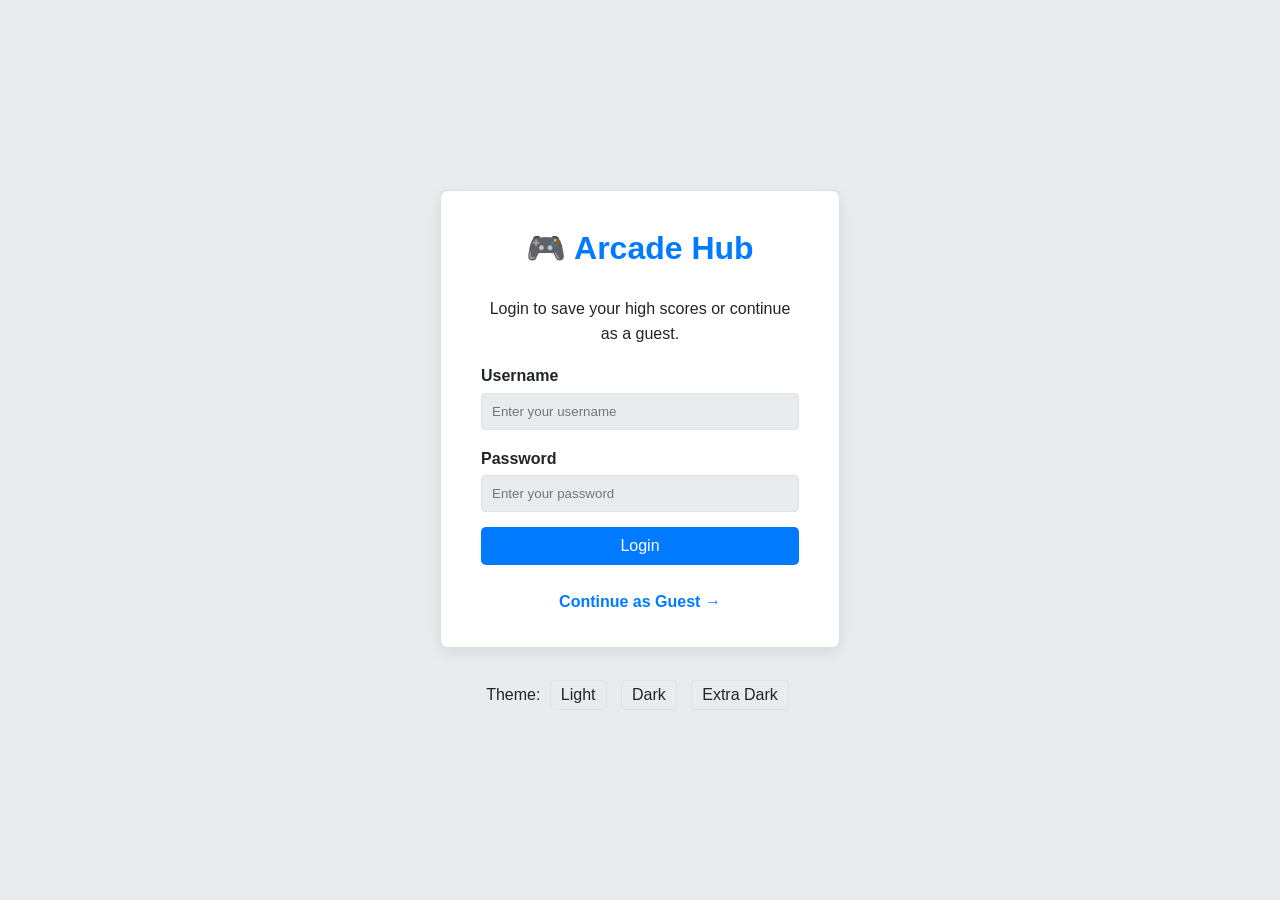
==== commit 4bf72da2: "Add files via upload" ====
--- a/index.html
+++ b/index.html
@@ -34,23 +34,7 @@
         </div>
     </div>
 
-    <script>
-        // Theme switcher logic, duplicated here so it works on the login page
-        (function() {
-            const savedTheme = localStorage.getItem('theme') || 'light';
-            document.documentElement.setAttribute('data-theme', savedTheme);
-        })();
-        window.setTheme = function(theme) {
-            document.documentElement.setAttribute('data-theme', theme);
-            localStorage.setItem('theme', theme);
-        }
-        // Mock login
-        document.getElementById('login-form').addEventListener('submit', (e) => {
-            e.preventDefault();
-            alert('Login successful! (Demo)\n\nIn a real app, you would be redirected.');
-            // Redirect to the home page after "logging in"
-            window.location.href = 'home.html';
-        });
-    </script>
+    <!-- This page only needs the theme-switcher part of the script -->
+    <script src="script.js"></script>
 </body>
 </html>
--- a/style.css
+++ b/style.css
@@ -53,7 +53,7 @@
     transition: background-color 0.3s, color 0.3s;
 }
 
-/* --- LOGIN PAGE STYLES (NEW) --- */
+/* --- LOGIN PAGE STYLES --- */
 .login-page-body {
     display: flex;
     justify-content: center;
@@ -62,6 +62,9 @@
 }
 .login-container {
     text-align: center;
+    width: 100%;
+    padding: 20px;
+    box-sizing: border-box;
 }
 .login-card {
     background-color: var(--card-bg);
@@ -71,6 +74,8 @@
     box-shadow: 0 5px 15px rgba(0, 0, 0, 0.08);
     width: 100%;
     max-width: 400px;
+    margin: 0 auto;
+    box-sizing: border-box;
 }
 .login-card h1 {
     color: var(--primary-color);
@@ -111,7 +116,7 @@
     margin-top: 2rem;
 }
 
-/* --- HEADER & NAV BAR (SIMPLIFIED) --- */
+/* --- HEADER & NAV BAR --- */
 header {
     background-color: var(--header-bg);
     color: var(--header-text);
@@ -122,6 +127,7 @@
     box-shadow: 0 4px 6px rgba(0, 0, 0, 0.1);
     border-bottom: 1px solid var(--border-color);
     transition: background-color 0.3s;
+    flex-wrap: wrap; /* Allow wrapping on mobile */
 }
 header .header-content { display: flex; align-items: center; }
 header h1 { margin: 0; font-size: 1.8em; }
@@ -164,9 +170,11 @@
     margin-top: 15px;
     transition: background-color 0.2s;
     text-decoration: none;
+    -webkit-tap-highlight-color: transparent; /* Remove tap flash on mobile */
 }
 .btn:hover { background-color: #0056b3; }
 .btn-play { text-align: center; display: block; }
+
 #tictactoe-reset-btn, #rps-reset-btn { background-color: var(--btn-secondary-bg); }
 #tictactoe-reset-btn:hover, #rps-reset-btn:hover { background-color: #5a6268; }
 #memory-reset-btn { background-color: #ffc107; color: var(--text-color); }
@@ -177,10 +185,11 @@
     max-width: 1200px;
     margin: 40px auto;
     padding: 0 20px;
+    box-sizing: border-box;
 }
 .game-grid {
     display: grid;
-    grid-template-columns: repeat(auto-fit, minmax(320px, 1fr));
+    grid-template-columns: repeat(auto-fit, minmax(300px, 1fr)); /* Min 300px */
     gap: 30px;
     margin-top: 30px;
 }
@@ -213,9 +222,10 @@
     display: flex;
     flex-direction: column;
     align-items: center;
+    box-sizing: border-box;
 }
 .game-wrapper h2 { color: var(--primary-color); margin-top: 0; }
-.instruction { font-size: 1.1em; color: var(--btn-secondary-bg); margin-top: 15px; }
+.instruction { font-size: 1.1em; color: var(--btn-secondary-bg); margin-top: 15px; text-align: center; }
 
 /* --- GAME STYLES (ALL 5 GAMES) --- */
 
@@ -233,25 +243,83 @@
 .rps-score { font-size: 1.1em; margin: 15px 0; font-weight: bold; }
 .rps-buttons .btn-icon { background: none; border: 2px solid var(--primary-color); color: var(--primary-color); padding: 10px 15px; font-size: 2em; margin: 5px; border-radius: 8px; transition: all 0.2s; }
 .rps-buttons .btn-icon:hover { background-color: var(--primary-color); color: white; transform: scale(1.05); }
-#rps-result { font-size: 1.2em; margin-top: 20px; min-height: 25px; font-weight: bold; }
+#rps-result { 
+    font-size: 1.2em; 
+    margin-top: 20px; 
+    min-height: 25px;
+    font-weight: bold; 
+    display: flex;
+    justify-content: center;
+    align-items: center;
+}
 
 /* 3. MEMORY GAME STYLES */
 .memory-container { display: flex; flex-direction: column; align-items: center; }
 #memory-board { display: grid; grid-template-columns: repeat(4, 1fr); gap: 10px; width: 100%; max-width: 380px; }
-.memory-card { background-color: var(--primary-color); height: 80px; display: flex; justify-content: center; align-items: center; font-size: 2em; color: var(--primary-color); border-radius: 5px; cursor: pointer; transition: transform 0.3s; }
+.memory-card { 
+    background-color: var(--primary-color); 
+    height: auto; 
+    aspect-ratio: 2 / 3; /* Width: 2, Height: 3 */
+    font-size: 1.5em; 
+    display: flex; 
+    justify-content: center; 
+    align-items: center; 
+    color: var(--primary-color); 
+    border-radius: 5px; 
+    cursor: pointer; 
+    transition: transform 0.3s; 
+}
 .memory-card.flipped { background-color: var(--card-bg); color: var(--text-color); }
 .memory-card.matched { background-color: var(--secondary-color); color: white; cursor: default; }
 #memory-status { margin-top: 15px; font-size: 1.1em; color: var(--secondary-color); }
 
 /* 4. SNAKE GAME STYLES */
 #snake-display { font-size: 1.5em; font-weight: bold; color: var(--secondary-color); margin-bottom: 15px; }
-#snake-board { border: 5px solid var(--primary-color); background-color: var(--bg-color); }
+#snake-board { 
+    border: 5px solid var(--primary-color); 
+    background-color: var(--bg-color); 
+    /* Make canvas responsive */
+    width: 100%;
+    height: auto;
+    max-width: 400px;
+}
 #snake-start-btn { background-color: var(--secondary-color); }
 #snake-start-btn:hover { background-color: #1f7c3d; }
 
-/* 5. DINO RUN STYLES */
+/* Snake controls styling */
+#snake-controls {
+    display: flex;
+    flex-direction: column;
+    align-items: center;
+    margin-top: 20px;
+    /* Hide on desktop, show on mobile */
+    display: none; 
+}
+.snake-controls-middle {
+    display: flex;
+    justify-content: space-between;
+    width: 200px;
+}
+.snake-control-btn {
+    font-size: 1.5em;
+    font-weight: bold;
+    width: 60px;
+    height: 60px;
+    padding: 0;
+    line-height: 60px;
+    text-align: center;
+    background-color: var(--btn-secondary-bg);
+    margin: 5px;
+}
+.snake-control-btn:hover {
+    background-color: #5a6268;
+}
+
+
+/* 5. DINO RUN STYLES (UPDATED) */
 #dino-game {
-    width: 600px;
+    width: 100%; /* Make game area responsive */
+    max-width: 600px; /* Set a max size */
     height: 200px;
     border-bottom: 2px solid var(--text-color);
     margin: 20px auto;
@@ -260,31 +328,40 @@
     background: var(--bg-color);
 }
 #dino {
-    width: 50px;
-    height: 50px;
-    font-size: 50px; 
+    width: 30px;  /* 5 pixels * 6px each */
+    height: 30px; /* 5 pixels * 6px each */
     position: absolute;
     bottom: 0;
     left: 20px;
-}
+    display: grid;
+    /* We will use a 5x5 grid for the pixel art Dino */
+    grid-template-rows: repeat(5, 6px); /* 30px / 5 = 6px per pixel */
+    grid-template-columns: repeat(5, 6px); /* 30px / 5 = 6px per pixel */
+}
+.dino-pixel {
+    width: 6px; /* Each pixel dot */
+    height: 6px; /* Each pixel dot */
+    background-color: var(--text-color); 
+}
+
 #obstacle {
-    width: 30px;
-    height: 60px;
+    width: 20px;  /* Decreased from 30px */
+    height: 40px; /* Decreased from 60px */
     background-color: var(--secondary-color);
     position: absolute;
     bottom: 0;
-    right: -30px; 
+    right: -20px; /* Match width */
 }
 .dino-jump { animation: dino-jump 0.5s linear; }
 .obstacle-animate { animation: obstacle-move 2s linear infinite; }
 @keyframes dino-jump {
     0% { bottom: 0; }
-    50% { bottom: 100px; }
+    50% { bottom: 80px; } /* Adjust jump height proportionally */
     100% { bottom: 0; }
 }
 @keyframes obstacle-move {
-    0% { right: -30px; }
-    100% { right: 600px; }
+    0% { right: -20px; } /* Match width */
+    100% { right: 105%; } /* Make animation responsive */
 }
 #dino-score { font-size: 1.5em; font-weight: bold; color: var(--secondary-color); }
 #dino-restart-btn { background-color: var(--btn-secondary-bg); }
@@ -320,4 +397,106 @@
     border: 1px solid var(--border-color);
     padding: 5px 10px;
     margin: 0 5px;
+}
+
+
+/* ======================================================= */
+/* --- RESPONSIVE MEDIA QUERIES --- */
+/* ======================================================= */
+
+@media (max-width: 768px) {
+    
+    /* --- General Layout --- */
+    .container {
+        margin-top: 20px;
+        padding: 0 15px;
+    }
+
+    .game-grid {
+        grid-template-columns: 1fr; /* Stack cards */
+        gap: 20px;
+    }
+
+    .game-wrapper {
+        padding: 20px 15px;
+    }
+
+    /* --- Header --- */
+    header {
+        flex-direction: column; /* Stack logo and auth buttons */
+        padding: 15px 20px;
+    }
+    header .header-content {
+        margin-bottom: 15px;
+        flex-direction: column;
+    }
+    header h1 {
+        font-size: 1.5em;
+    }
+    header nav {
+        margin-left: 0;
+        margin-top: 10px;
+    }
+    .nav-link {
+        font-size: 1em;
+        margin: 0 10px;
+    }
+    .auth-buttons {
+        width: 100%;
+        display: flex;
+        justify-content: space-around;
+    }
+    .auth-buttons button {
+        width: 48%;
+        margin: 0;
+    }
+    
+    /* --- Login Page --- */
+    .login-card {
+        padding: 1.5rem;
+        width: 90%;
+    }
+
+    /* --- Modal --- */
+    .modal-content {
+        width: 90%;
+        margin: 20% auto;
+        padding: 20px;
+    }
+
+    /* --- Game Specific Tweaks --- */
+    .board { /* Tic-Tac-Toe */
+        grid-template-columns: repeat(3, 70px);
+        grid-template-rows: repeat(3, 70px);
+    }
+    
+    #memory-board {
+        gap: 8px;
+    }
+    .memory-card {
+        font-size: 1.2em;
+    }
+
+    /* Dino game animation still moves based on fixed width
+       but the container itself is responsive */
+    #dino-game {
+        height: 150px; /* Slightly shorter on mobile */
+    }
+    #dino {
+        transform: scale(0.8); /* Make dino smaller */
+        transform-origin: bottom left;
+    }
+    #obstacle {
+        transform: scale(0.8); /* Make obstacle smaller */
+        transform-origin: bottom left;
+    }
+    
+    .instruction {
+        font-size: 1em;
+    }
+
+    /* Show snake controls only on mobile */
+    #snake-controls {
+        display: flex;
+    }
 }
